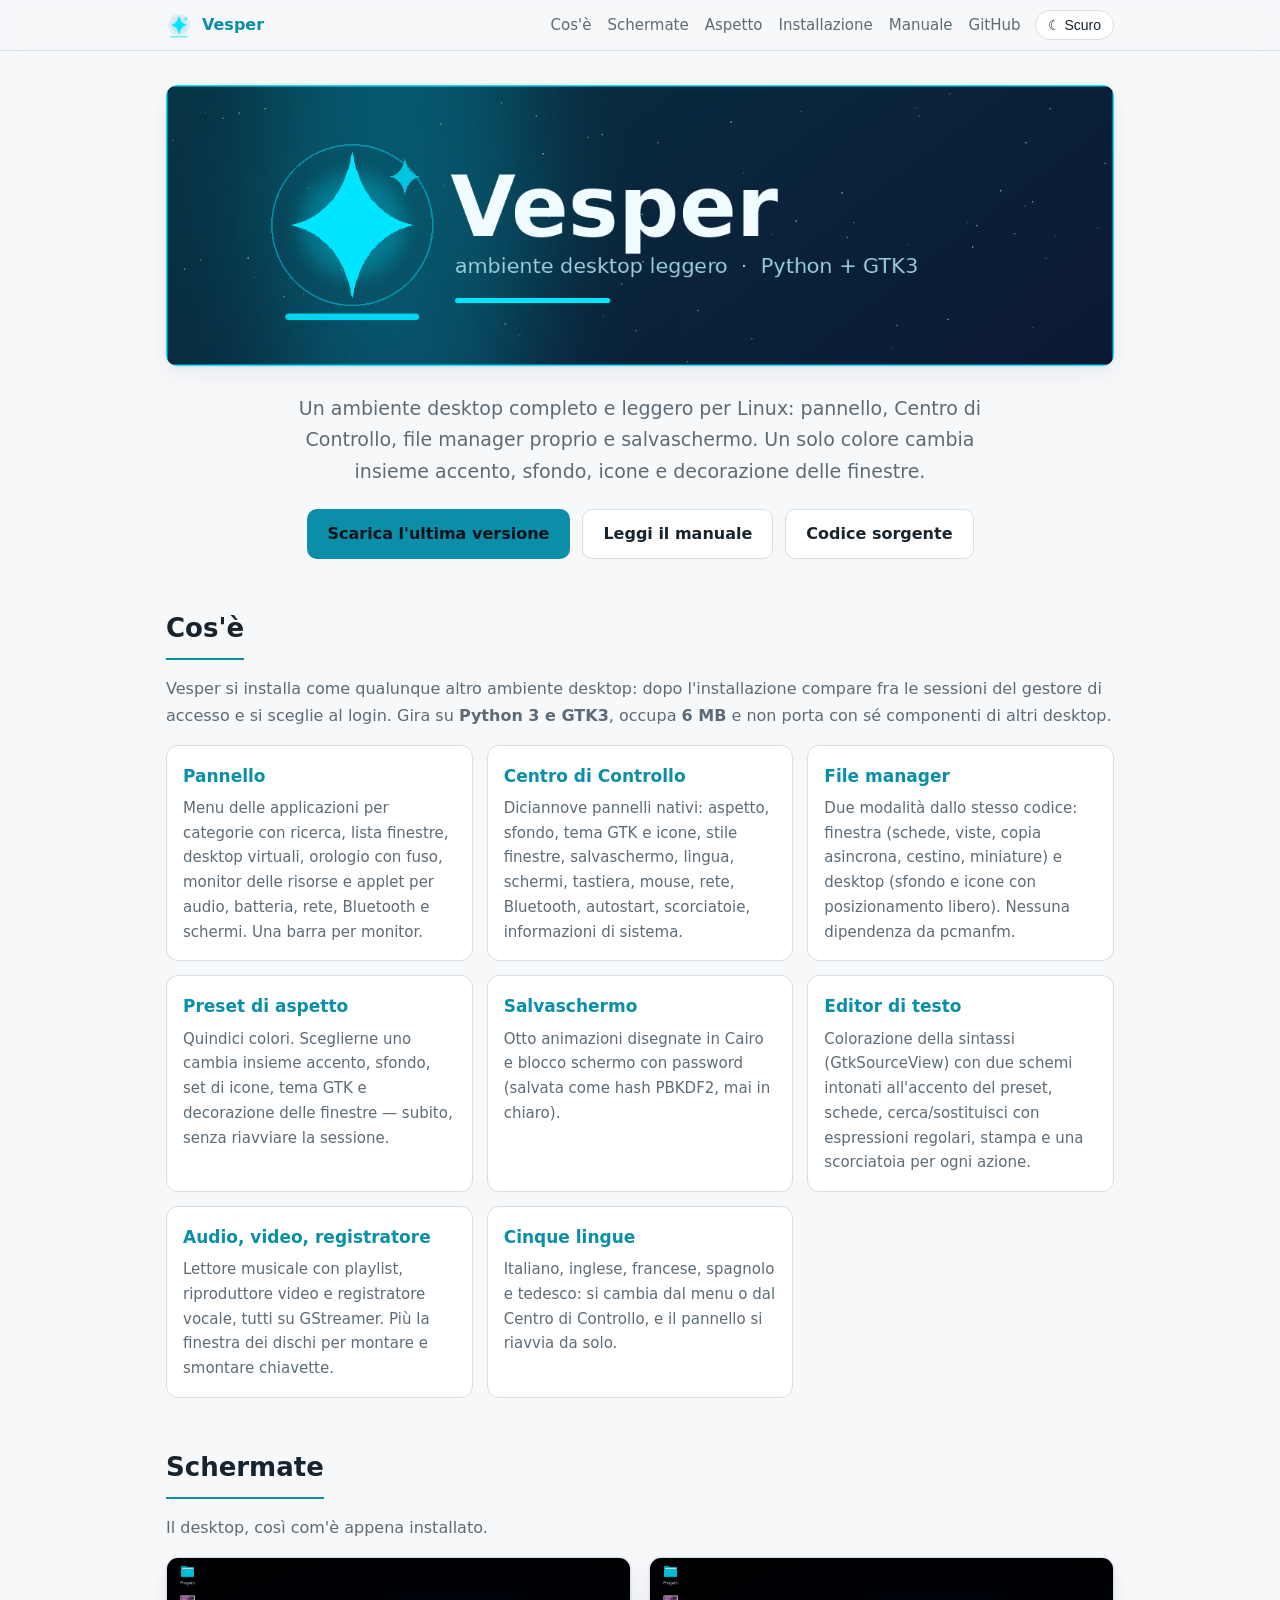
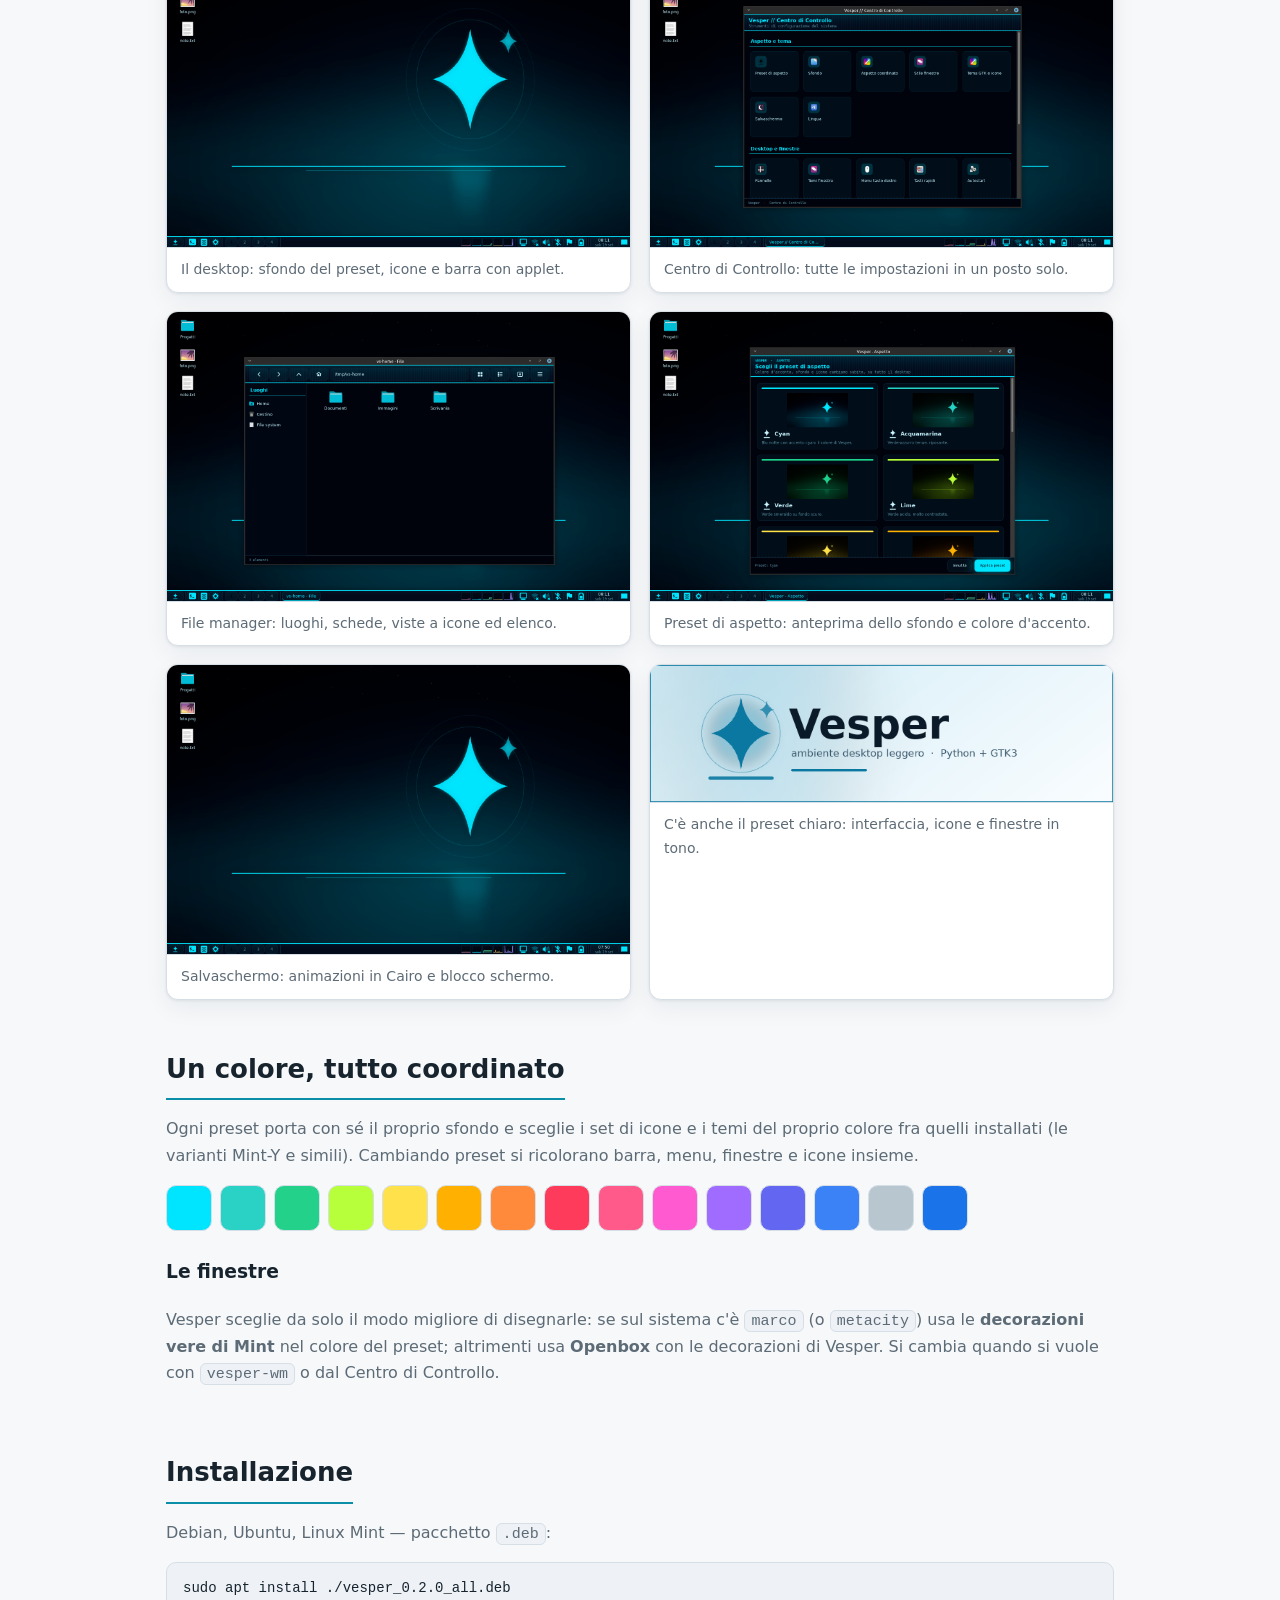
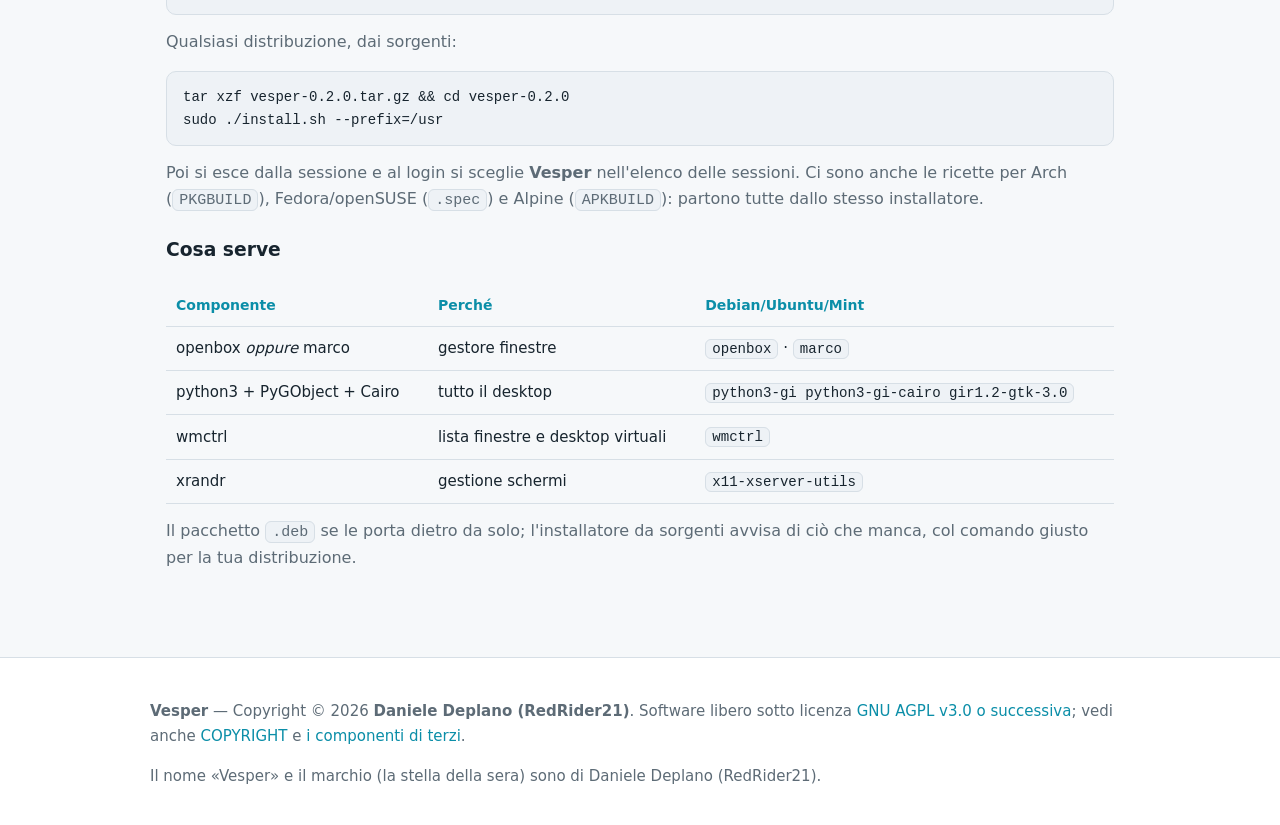
==== docs/index.html @ e66bb7b7 "Sito: gli strumenti nuovi nella pagina principale" ====
<!DOCTYPE html>
<html lang="it">
<head>
<meta charset="utf-8">
<meta name="viewport" content="width=device-width, initial-scale=1">
<title>Vesper — ambiente desktop leggero per Linux</title>
<meta name="description" content="Vesper: ambiente desktop leggero in Python e GTK3. Pannello, Centro di Controllo, file manager, salvaschermo e preset di aspetto che cambiano insieme colore, sfondo, icone e finestre.">
<link rel="icon" href="img/logo-128.png" type="image/png">
<link rel="stylesheet" href="stile.css">
<meta property="og:title" content="Vesper — ambiente desktop leggero per Linux">
<meta property="og:description" content="Pannello, Centro di Controllo, file manager proprio e preset di aspetto che cambiano tutto insieme. Python + GTK3, 6 MB installati.">
<meta property="og:image" content="img/banner.png">
<script src="sito.js" defer></script>
</head>
<body>

<header class="top">
  <div class="riga">
    <a class="marchio" href="#"><img src="img/logo-128.png" alt="">Vesper</a>
    <nav>
      <a href="#cose">Cos'è</a>
      <a href="#schermate">Schermate</a>
      <a href="#aspetto">Aspetto</a>
      <a href="#installazione">Installazione</a>
      <a href="manuale.html">Manuale</a>
      <a href="https://github.com/RedRider21/vesper">GitHub</a>
    </nav>
    <button class="tema" id="cambia-tema" type="button">☾ Scuro</button>
  </div>
</header>

<div class="copertina">
  <picture>
    <source media="(prefers-color-scheme: light)" srcset="img/banner.png">
    <img class="banner" src="img/banner.png" alt="Vesper — ambiente desktop leggero, Python + GTK3">
  </picture>
  <p class="claim">
    Un ambiente desktop completo e leggero per Linux: pannello, Centro di
    Controllo, file manager proprio e salvaschermo. Un solo colore cambia
    insieme accento, sfondo, icone e decorazione delle finestre.
  </p>
  <div class="bottoni">
    <a class="bottone" href="https://github.com/RedRider21/vesper/releases/latest">Scarica l'ultima versione</a>
    <a class="bottone secondario" href="manuale.html">Leggi il manuale</a>
    <a class="bottone secondario" href="https://github.com/RedRider21/vesper">Codice sorgente</a>
  </div>
</div>

<main>

<section id="cose">
  <h2>Cos'è</h2>
  <p class="intro">
    Vesper si installa come qualunque altro ambiente desktop: dopo
    l'installazione compare fra le sessioni del gestore di accesso e si sceglie
    al login. Gira su <strong>Python 3 e GTK3</strong>, occupa
    <strong>6 MB</strong> e non porta con sé componenti di altri desktop.
  </p>
  <div class="schede">
    <div class="scheda">
      <h3>Pannello</h3>
      <p>Menu delle applicazioni per categorie con ricerca, lista finestre,
         desktop virtuali, orologio con fuso, monitor delle risorse e applet per
         audio, batteria, rete, Bluetooth e schermi. Una barra per monitor.</p>
    </div>
    <div class="scheda">
      <h3>Centro di Controllo</h3>
      <p>Diciannove pannelli nativi: aspetto, sfondo, tema GTK e icone, stile
         finestre, salvaschermo, lingua, schermi, tastiera, mouse, rete,
         Bluetooth, autostart, scorciatoie, informazioni di sistema.</p>
    </div>
    <div class="scheda">
      <h3>File manager</h3>
      <p>Due modalità dallo stesso codice: finestra (schede, viste, copia
         asincrona, cestino, miniature) e desktop (sfondo e icone con
         posizionamento libero). Nessuna dipendenza da pcmanfm.</p>
    </div>
    <div class="scheda">
      <h3>Preset di aspetto</h3>
      <p>Quindici colori. Sceglierne uno cambia insieme accento, sfondo, set di
         icone, tema GTK e decorazione delle finestre — subito, senza riavviare
         la sessione.</p>
    </div>
    <div class="scheda">
      <h3>Salvaschermo</h3>
      <p>Otto animazioni disegnate in Cairo e blocco schermo con password
         (salvata come hash PBKDF2, mai in chiaro).</p>
    </div>
    <div class="scheda">
      <h3>Editor di testo</h3>
      <p>Colorazione della sintassi (GtkSourceView) con due schemi intonati
         all'accento del preset, schede, cerca/sostituisci con espressioni
         regolari, stampa e una scorciatoia per ogni azione.</p>
    </div>
    <div class="scheda">
      <h3>Audio, video, registratore</h3>
      <p>Lettore musicale con playlist, riproduttore video e registratore
         vocale, tutti su GStreamer. Più la finestra dei dischi per montare
         e smontare chiavette.</p>
    </div>
    <div class="scheda">
      <h3>Cinque lingue</h3>
      <p>Italiano, inglese, francese, spagnolo e tedesco: si cambia dal menu o
         dal Centro di Controllo, e il pannello si riavvia da solo.</p>
    </div>
  </div>
</section>

<section id="schermate">
  <h2>Schermate</h2>
  <p class="intro">Il desktop, così com'è appena installato.</p>
  <div class="griglia">
    <figure class="scatto">
      <img src="img/desktop.png" alt="Il desktop di Vesper con sfondo, icone e barra inferiore">
      <figcaption>Il desktop: sfondo del preset, icone e barra con applet.</figcaption>
    </figure>
    <figure class="scatto">
      <img src="img/centro-controllo.png" alt="Centro di Controllo di Vesper">
      <figcaption>Centro di Controllo: tutte le impostazioni in un posto solo.</figcaption>
    </figure>
    <figure class="scatto">
      <img src="img/file-manager.png" alt="File manager di Vesper">
      <figcaption>File manager: luoghi, schede, viste a icone ed elenco.</figcaption>
    </figure>
    <figure class="scatto">
      <img src="img/preset.png" alt="Selettore dei preset di aspetto">
      <figcaption>Preset di aspetto: anteprima dello sfondo e colore d'accento.</figcaption>
    </figure>
    <figure class="scatto">
      <img src="img/salvaschermo.png" alt="Salvaschermo di Vesper">
      <figcaption>Salvaschermo: animazioni in Cairo e blocco schermo.</figcaption>
    </figure>
    <figure class="scatto">
      <img src="img/banner-chiaro.png" alt="Vesper nella variante chiara">
      <figcaption>C'è anche il preset chiaro: interfaccia, icone e finestre in tono.</figcaption>
    </figure>
  </div>
</section>

<section id="aspetto">
  <h2>Un colore, tutto coordinato</h2>
  <p class="intro">
    Ogni preset porta con sé il proprio sfondo e sceglie i set di icone e i temi
    del proprio colore fra quelli installati (le varianti Mint-Y e simili).
    Cambiando preset si ricolorano barra, menu, finestre e icone insieme.
  </p>
  <div class="tavolozza">
    <span class="tinta" style="background:#00e5ff" title="Cyan"></span>
    <span class="tinta" style="background:#2ad1c5" title="Acquamarina"></span>
    <span class="tinta" style="background:#23d18b" title="Verde"></span>
    <span class="tinta" style="background:#b8ff3b" title="Lime"></span>
    <span class="tinta" style="background:#ffe14b" title="Giallo"></span>
    <span class="tinta" style="background:#ffb000" title="Ambra"></span>
    <span class="tinta" style="background:#ff8a3b" title="Arancio"></span>
    <span class="tinta" style="background:#ff3b5c" title="Rosso"></span>
    <span class="tinta" style="background:#ff5a8a" title="Rosa"></span>
    <span class="tinta" style="background:#ff5ad0" title="Magenta"></span>
    <span class="tinta" style="background:#a06bff" title="Viola"></span>
    <span class="tinta" style="background:#6366f1" title="Indaco"></span>
    <span class="tinta" style="background:#3b82f6" title="Blu"></span>
    <span class="tinta" style="background:#b8c6d0" title="Argento"></span>
    <span class="tinta" style="background:#1a73e8" title="Bianco (chiaro)"></span>
  </div>

  <h3 style="margin-top:26px">Le finestre</h3>
  <p class="intro">
    Vesper sceglie da solo il modo migliore di disegnarle: se sul sistema c'è
    <code>marco</code> (o <code>metacity</code>) usa le <strong>decorazioni vere
    di Mint</strong> nel colore del preset; altrimenti usa <strong>Openbox</strong>
    con le decorazioni di Vesper. Si cambia quando si vuole con
    <code>vesper-wm</code> o dal Centro di Controllo.
  </p>
</section>

<section id="installazione">
  <h2>Installazione</h2>
  <p class="intro">Debian, Ubuntu, Linux Mint — pacchetto <code>.deb</code>:</p>
<pre>sudo apt install ./vesper_0.2.0_all.deb</pre>
  <p class="intro">Qualsiasi distribuzione, dai sorgenti:</p>
<pre>tar xzf vesper-0.2.0.tar.gz &amp;&amp; cd vesper-0.2.0
sudo ./install.sh --prefix=/usr</pre>
  <p class="intro">
    Poi si esce dalla sessione e al login si sceglie <strong>Vesper</strong>
    nell'elenco delle sessioni. Ci sono anche le ricette per Arch
    (<code>PKGBUILD</code>), Fedora/openSUSE (<code>.spec</code>) e Alpine
    (<code>APKBUILD</code>): partono tutte dallo stesso installatore.
  </p>

  <h3 style="margin-top:22px">Cosa serve</h3>
  <table>
    <tr><th>Componente</th><th>Perché</th><th>Debian/Ubuntu/Mint</th></tr>
    <tr><td>openbox <em>oppure</em> marco</td><td>gestore finestre</td><td><code>openbox</code> · <code>marco</code></td></tr>
    <tr><td>python3 + PyGObject + Cairo</td><td>tutto il desktop</td><td><code>python3-gi python3-gi-cairo gir1.2-gtk-3.0</code></td></tr>
    <tr><td>wmctrl</td><td>lista finestre e desktop virtuali</td><td><code>wmctrl</code></td></tr>
    <tr><td>xrandr</td><td>gestione schermi</td><td><code>x11-xserver-utils</code></td></tr>
  </table>
  <p class="intro">
    Il pacchetto <code>.deb</code> se le porta dietro da solo; l'installatore da
    sorgenti avvisa di ciò che manca, col comando giusto per la tua
    distribuzione.
  </p>
</section>

</main>

<footer class="fondo">
  <div class="riga">
    <p><strong>Vesper</strong> — Copyright © 2026 <strong>Daniele Deplano (RedRider21)</strong>.
       Software libero sotto licenza
       <a href="https://github.com/RedRider21/vesper/blob/master/LICENSE">GNU AGPL v3.0 o successiva</a>;
       vedi anche <a href="https://github.com/RedRider21/vesper/blob/master/COPYRIGHT">COPYRIGHT</a>
       e <a href="https://github.com/RedRider21/vesper/blob/master/THIRD-PARTY.md">i componenti di terzi</a>.</p>
    <p>Il nome «Vesper» e il marchio (la stella della sera) sono di Daniele Deplano (RedRider21).</p>
  </div>
</footer>

<button id="torna-su" type="button" title="Torna all'inizio" aria-label="Torna all'inizio">↑</button>

</body>
</html>
---- docs/stile.css ----
/* Vesper - foglio di stile del sito. Nessuna dipendenza esterna.
   Due temi: chiaro e scuro. Di serie segue le preferenze del sistema; il
   pulsante in alto a destra forza una delle due e la ricorda. */

:root {
  --accent: #0b8ea8;
  --accent-forte: #00e5ff;
  --fondo: #f6f8fa;
  --fondo-2: #ffffff;
  --fondo-3: #eef2f6;
  --testo: #17242e;
  --testo-tenue: #5d6b76;
  --bordo: #d7dfe6;
  --ombra: 0 1px 3px rgba(20,35,50,.08), 0 8px 24px rgba(20,35,50,.06);
  --raggio: 12px;
  --larghezza: 980px;
}

html[data-tema="scuro"] {
  --accent: #00e5ff;
  --accent-forte: #7df3ff;
  --fondo: #050a14;
  --fondo-2: #0a1422;
  --fondo-3: #0a1a26;
  --testo: #c8f5ff;
  --testo-tenue: #7fa3b3;
  --bordo: #17293a;
  --ombra: 0 1px 3px rgba(0,0,0,.5), 0 10px 30px rgba(0,0,0,.45);
}

@media (prefers-color-scheme: dark) {
  html:not([data-tema="chiaro"]) {
    --accent: #00e5ff;
    --accent-forte: #7df3ff;
    --fondo: #050a14;
    --fondo-2: #0a1422;
    --fondo-3: #0a1a26;
    --testo: #c8f5ff;
    --testo-tenue: #7fa3b3;
    --bordo: #17293a;
    --ombra: 0 1px 3px rgba(0,0,0,.5), 0 10px 30px rgba(0,0,0,.45);
  }
}

* { box-sizing: border-box; }

body {
  margin: 0;
  background: var(--fondo);
  color: var(--testo);
  font: 16px/1.65 system-ui, -apple-system, "Segoe UI", Cantarell, sans-serif;
  -webkit-font-smoothing: antialiased;
}

a { color: var(--accent); text-decoration: none; }
a:hover { text-decoration: underline; }

/* ---- intestazione fissa ---- */
header.top {
  position: sticky; top: 0; z-index: 50;
  background: color-mix(in srgb, var(--fondo) 88%, transparent);
  backdrop-filter: blur(10px);
  border-bottom: 1px solid var(--bordo);
}
.top .riga {
  max-width: var(--larghezza); margin: 0 auto; padding: 10px 16px;
  display: flex; align-items: center; gap: 14px;
}
.top .marchio { display: flex; align-items: center; gap: 10px; font-weight: 700; }
.top .marchio img { width: 26px; height: 26px; }
.top nav { margin-left: auto; display: flex; gap: 16px; flex-wrap: wrap; }
.top nav a { color: var(--testo-tenue); font-size: 15px; }
.top nav a:hover { color: var(--accent); text-decoration: none; }

button.tema {
  border: 1px solid var(--bordo); background: var(--fondo-2); color: var(--testo);
  border-radius: 999px; padding: 6px 12px; cursor: pointer; font-size: 14px;
  display: inline-flex; align-items: center; gap: 6px;
}
button.tema:hover { border-color: var(--accent); color: var(--accent); }

/* ---- copertina ---- */
.copertina {
  max-width: var(--larghezza); margin: 0 auto; padding: 34px 16px 10px;
  text-align: center;
}
.copertina img.banner {
  width: 100%; border-radius: var(--raggio); box-shadow: var(--ombra);
}
.copertina p.claim {
  font-size: 19px; color: var(--testo-tenue); margin: 18px auto 22px;
  max-width: 720px;
}
.bottoni { display: flex; gap: 12px; justify-content: center; flex-wrap: wrap; }
.bottone {
  display: inline-block; padding: 11px 20px; border-radius: 10px;
  background: var(--accent); color: #04121a; font-weight: 650;
  border: 1px solid transparent;
}
/* NB: niente regole tipo `html[data-tema="scuro"] .bottone`: sarebbero più
   specifiche di `.bottone.secondario` e imporrebbero il testo scuro anche ai
   bottoni secondari, che hanno fondo scuro (testo invisibile). */
.bottone:hover { text-decoration: none; filter: brightness(1.08); }
.bottone.secondario {
  background: var(--fondo-2); color: var(--testo); border-color: var(--bordo);
}
.bottone.secondario:hover { border-color: var(--accent); color: var(--accent); }

/* ---- sezioni ---- */
main { max-width: var(--larghezza); margin: 0 auto; padding: 0 16px 60px; }
section { padding: 38px 0 10px; }
section > h2 {
  font-size: 26px; margin: 0 0 6px;
  padding-bottom: 8px; border-bottom: 2px solid var(--accent);
  display: inline-block;
}
section > p.intro { color: var(--testo-tenue); margin-top: 10px; }

.griglia { display: grid; gap: 18px; grid-template-columns: repeat(2, 1fr); }
@media (max-width: 760px) { .griglia { grid-template-columns: 1fr; } }

figure.scatto {
  margin: 0; background: var(--fondo-2); border: 1px solid var(--bordo);
  border-radius: var(--raggio); overflow: hidden; box-shadow: var(--ombra);
}
figure.scatto img { width: 100%; display: block; }
figure.scatto figcaption {
  padding: 10px 14px; font-size: 14px; color: var(--testo-tenue);
  border-top: 1px solid var(--bordo);
}

.schede { display: grid; gap: 14px; grid-template-columns: repeat(3, 1fr); }
@media (max-width: 860px) { .schede { grid-template-columns: repeat(2, 1fr); } }
@media (max-width: 560px) { .schede { grid-template-columns: 1fr; } }
.scheda {
  background: var(--fondo-2); border: 1px solid var(--bordo);
  border-radius: var(--raggio); padding: 16px;
}
.scheda h3 { margin: 0 0 6px; font-size: 17px; color: var(--accent); }
.scheda p { margin: 0; font-size: 15px; color: var(--testo-tenue); }

pre {
  background: var(--fondo-3); border: 1px solid var(--bordo);
  border-radius: 10px; padding: 14px 16px; overflow-x: auto;
  font: 14px/1.6 ui-monospace, "JetBrains Mono", Menlo, Consolas, monospace;
  color: var(--testo);
}
code { font-family: ui-monospace, Menlo, Consolas, monospace; font-size: .94em; }
p code, li code, td code {
  background: var(--fondo-3); border: 1px solid var(--bordo);
  border-radius: 6px; padding: 1px 6px;
}

table { width: 100%; border-collapse: collapse; margin: 14px 0; font-size: 15px; }
th, td { text-align: left; padding: 9px 10px; border-bottom: 1px solid var(--bordo); }
th { color: var(--accent); font-size: 14px; }

.tavolozza { display: flex; flex-wrap: wrap; gap: 8px; margin-top: 12px; }
.tinta {
  width: 46px; height: 46px; border-radius: 10px; border: 1px solid var(--bordo);
}

footer.fondo {
  border-top: 1px solid var(--bordo); background: var(--fondo-2);
  padding: 26px 16px; color: var(--testo-tenue); font-size: 15px;
}
footer.fondo .riga { max-width: var(--larghezza); margin: 0 auto; }

/* ---- torna su ---- */
#torna-su {
  position: fixed; right: 20px; bottom: 20px; z-index: 60;
  width: 46px; height: 46px; border-radius: 50%;
  border: 1px solid var(--bordo); background: var(--fondo-2); color: var(--accent);
  box-shadow: var(--ombra); cursor: pointer; font-size: 20px; line-height: 1;
  opacity: 0; pointer-events: none; transition: opacity .18s ease, transform .18s ease;
}
#torna-su.visibile { opacity: 1; pointer-events: auto; }
#torna-su:hover { transform: translateY(-2px); border-color: var(--accent); }

@media (prefers-reduced-motion: reduce) {
  #torna-su { transition: none; }
  html { scroll-behavior: auto; }
}
html { scroll-behavior: smooth; }
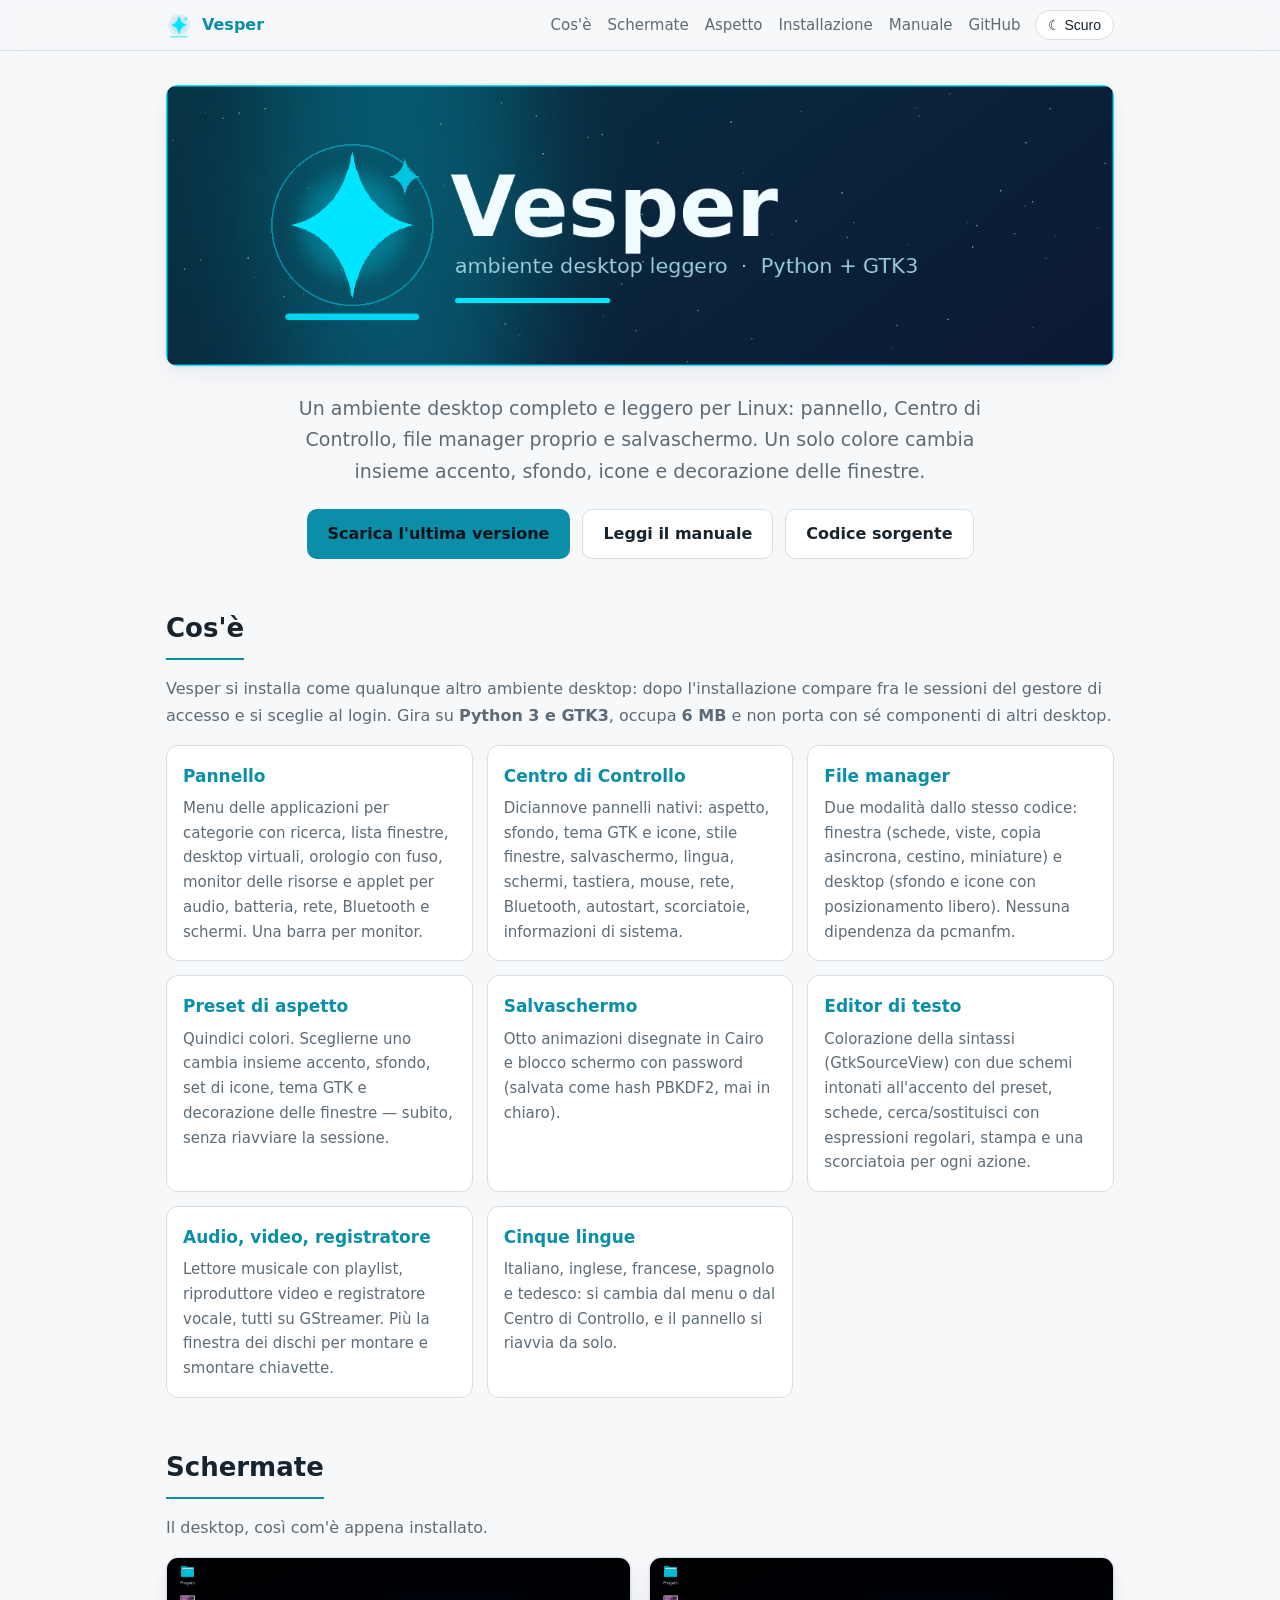
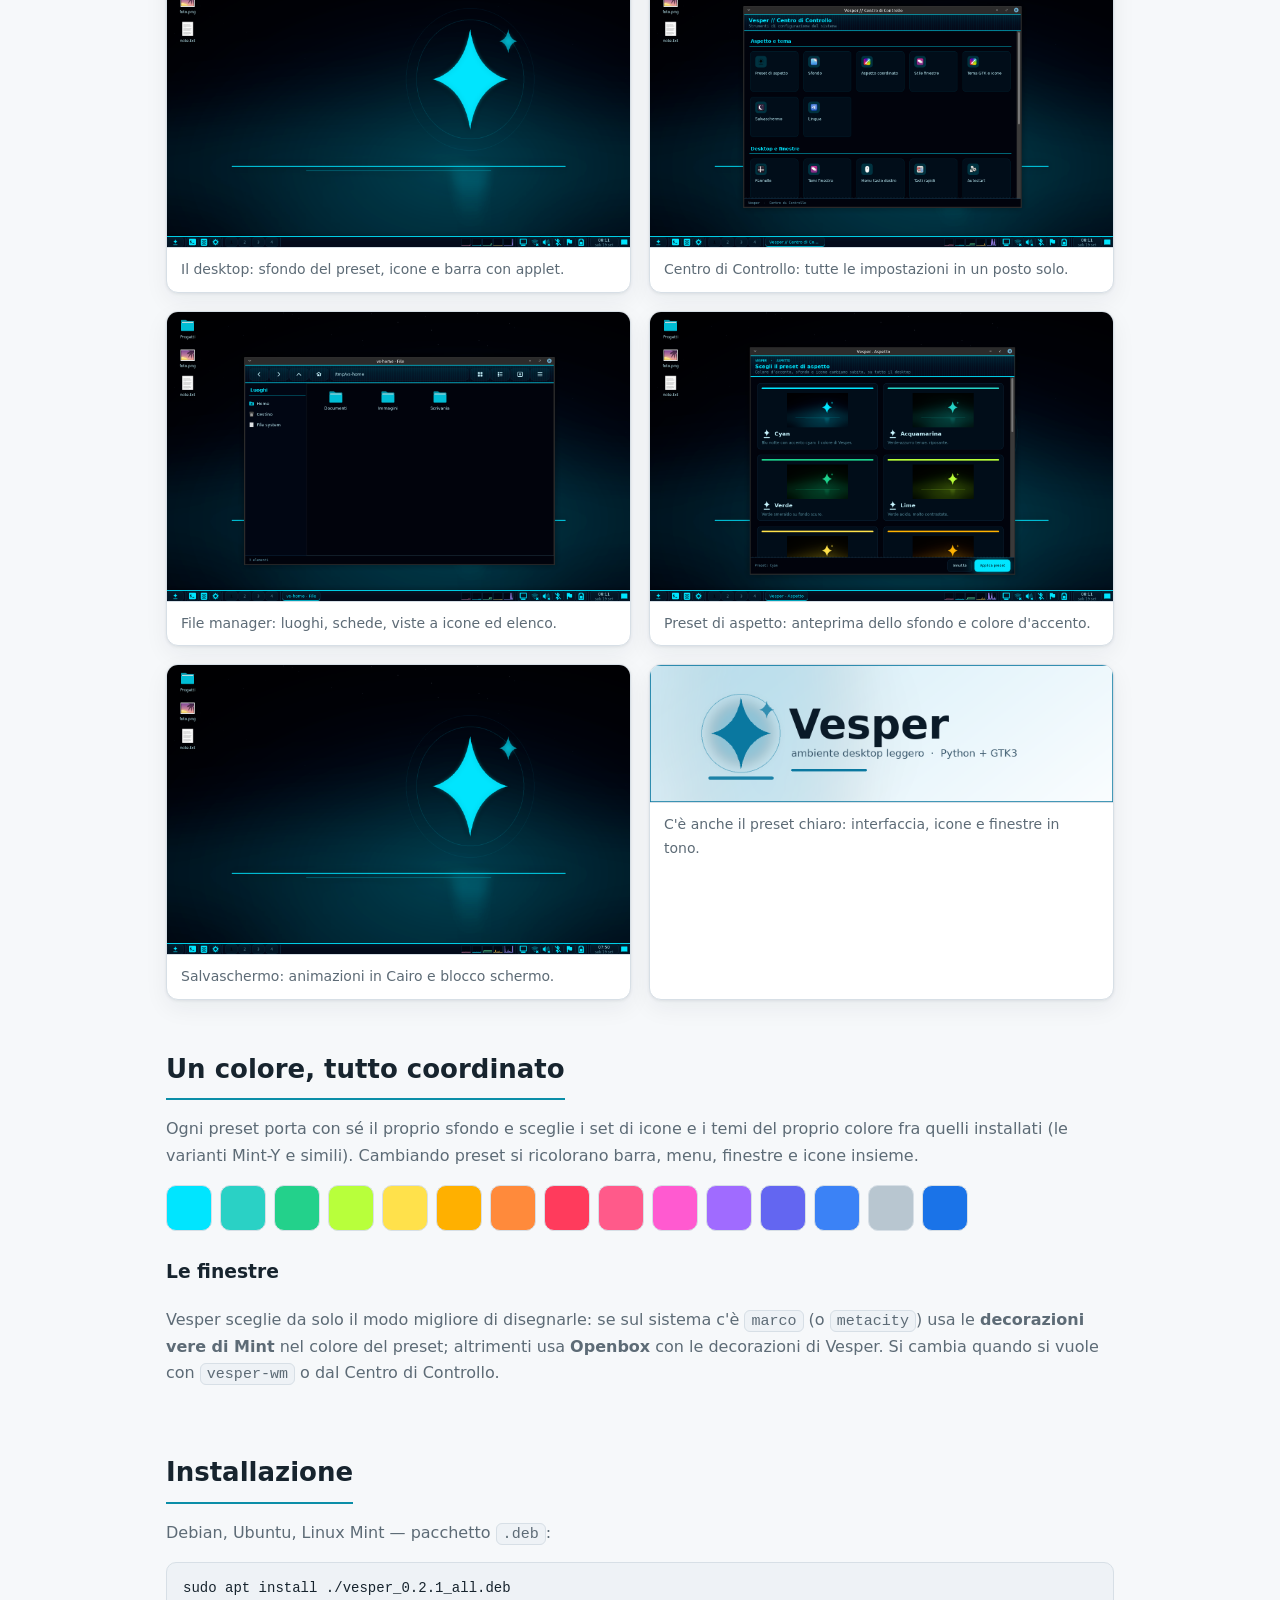
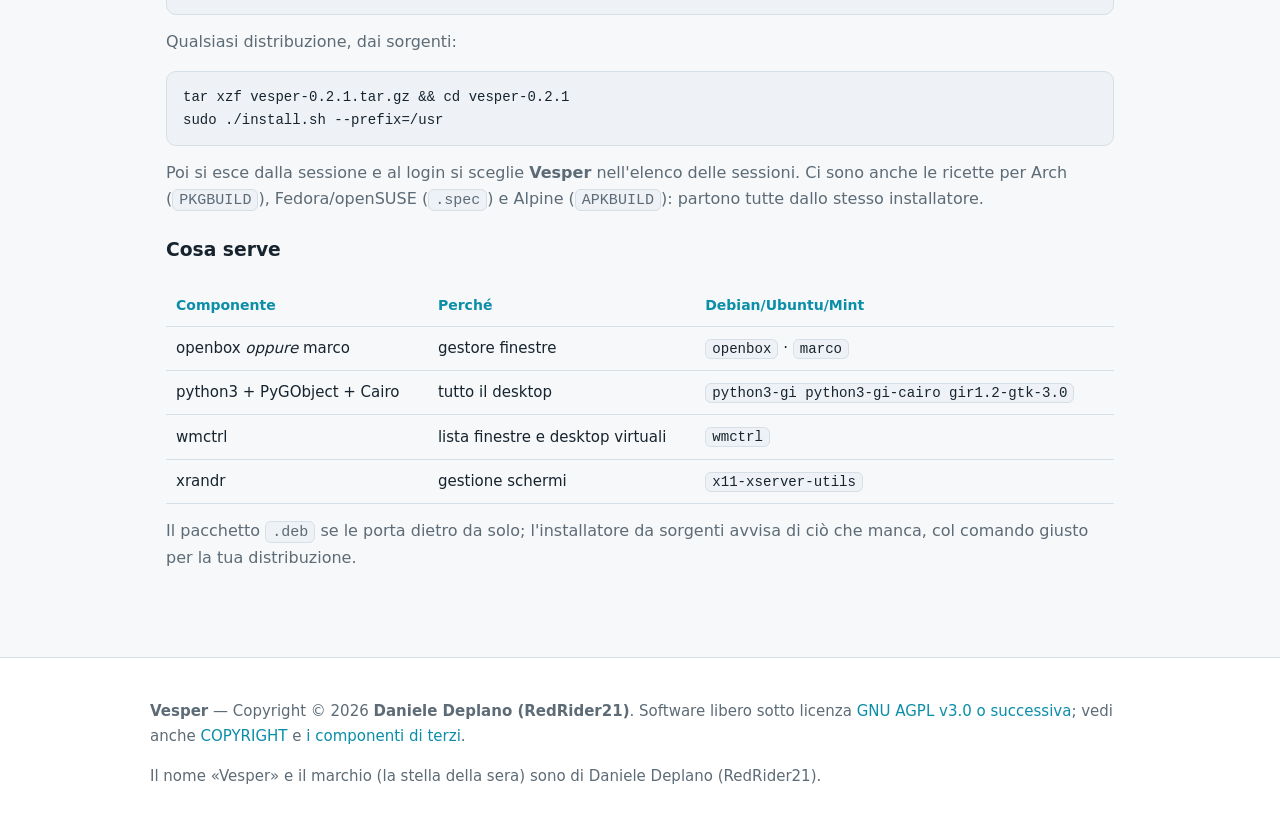
==== commit 431b777e: "Versione 0.2.1: avvio caldo documentato nel manuale e nel README" ====
--- a/docs/index.html
+++ b/docs/index.html
@@ -175,9 +175,9 @@
 <section id="installazione">
   <h2>Installazione</h2>
   <p class="intro">Debian, Ubuntu, Linux Mint — pacchetto <code>.deb</code>:</p>
-<pre>sudo apt install ./vesper_0.2.0_all.deb</pre>
+<pre>sudo apt install ./vesper_0.2.1_all.deb</pre>
   <p class="intro">Qualsiasi distribuzione, dai sorgenti:</p>
-<pre>tar xzf vesper-0.2.0.tar.gz &amp;&amp; cd vesper-0.2.0
+<pre>tar xzf vesper-0.2.1.tar.gz &amp;&amp; cd vesper-0.2.1
 sudo ./install.sh --prefix=/usr</pre>
   <p class="intro">
     Poi si esce dalla sessione e al login si sceglie <strong>Vesper</strong>
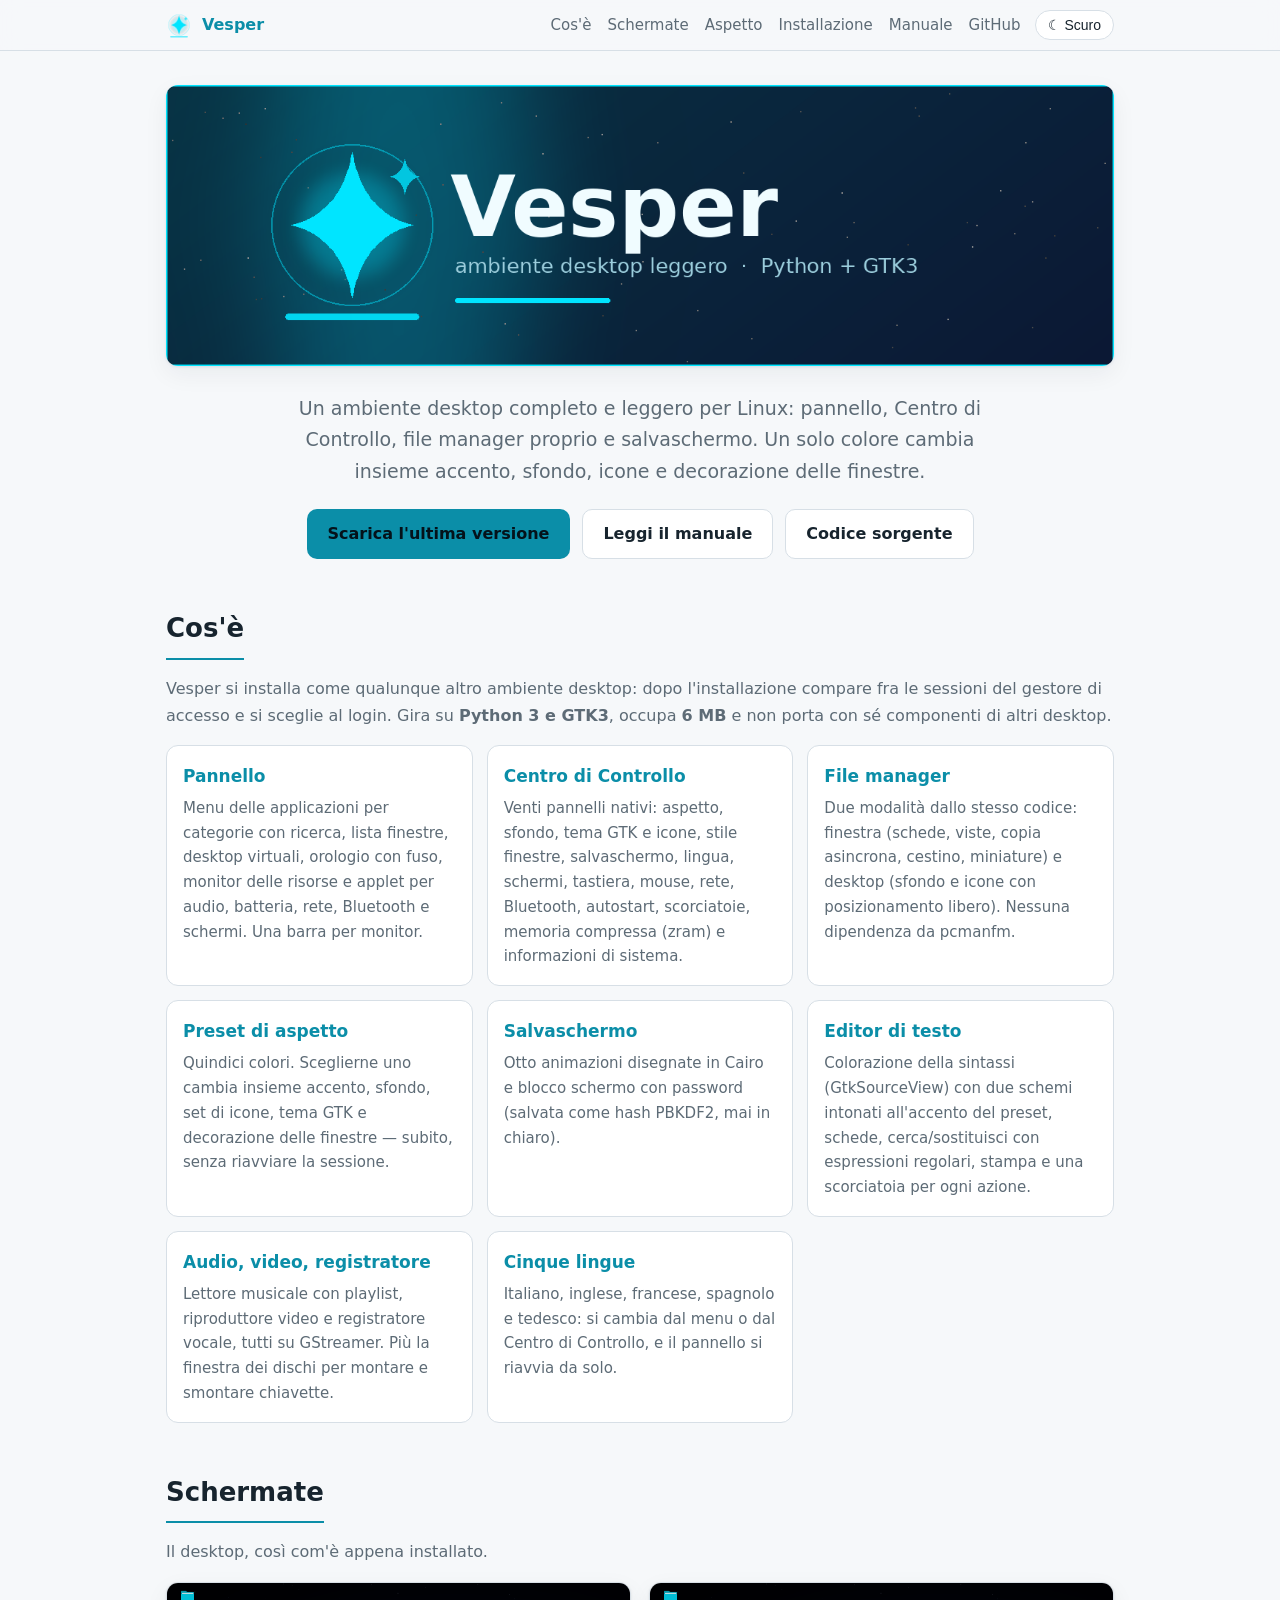
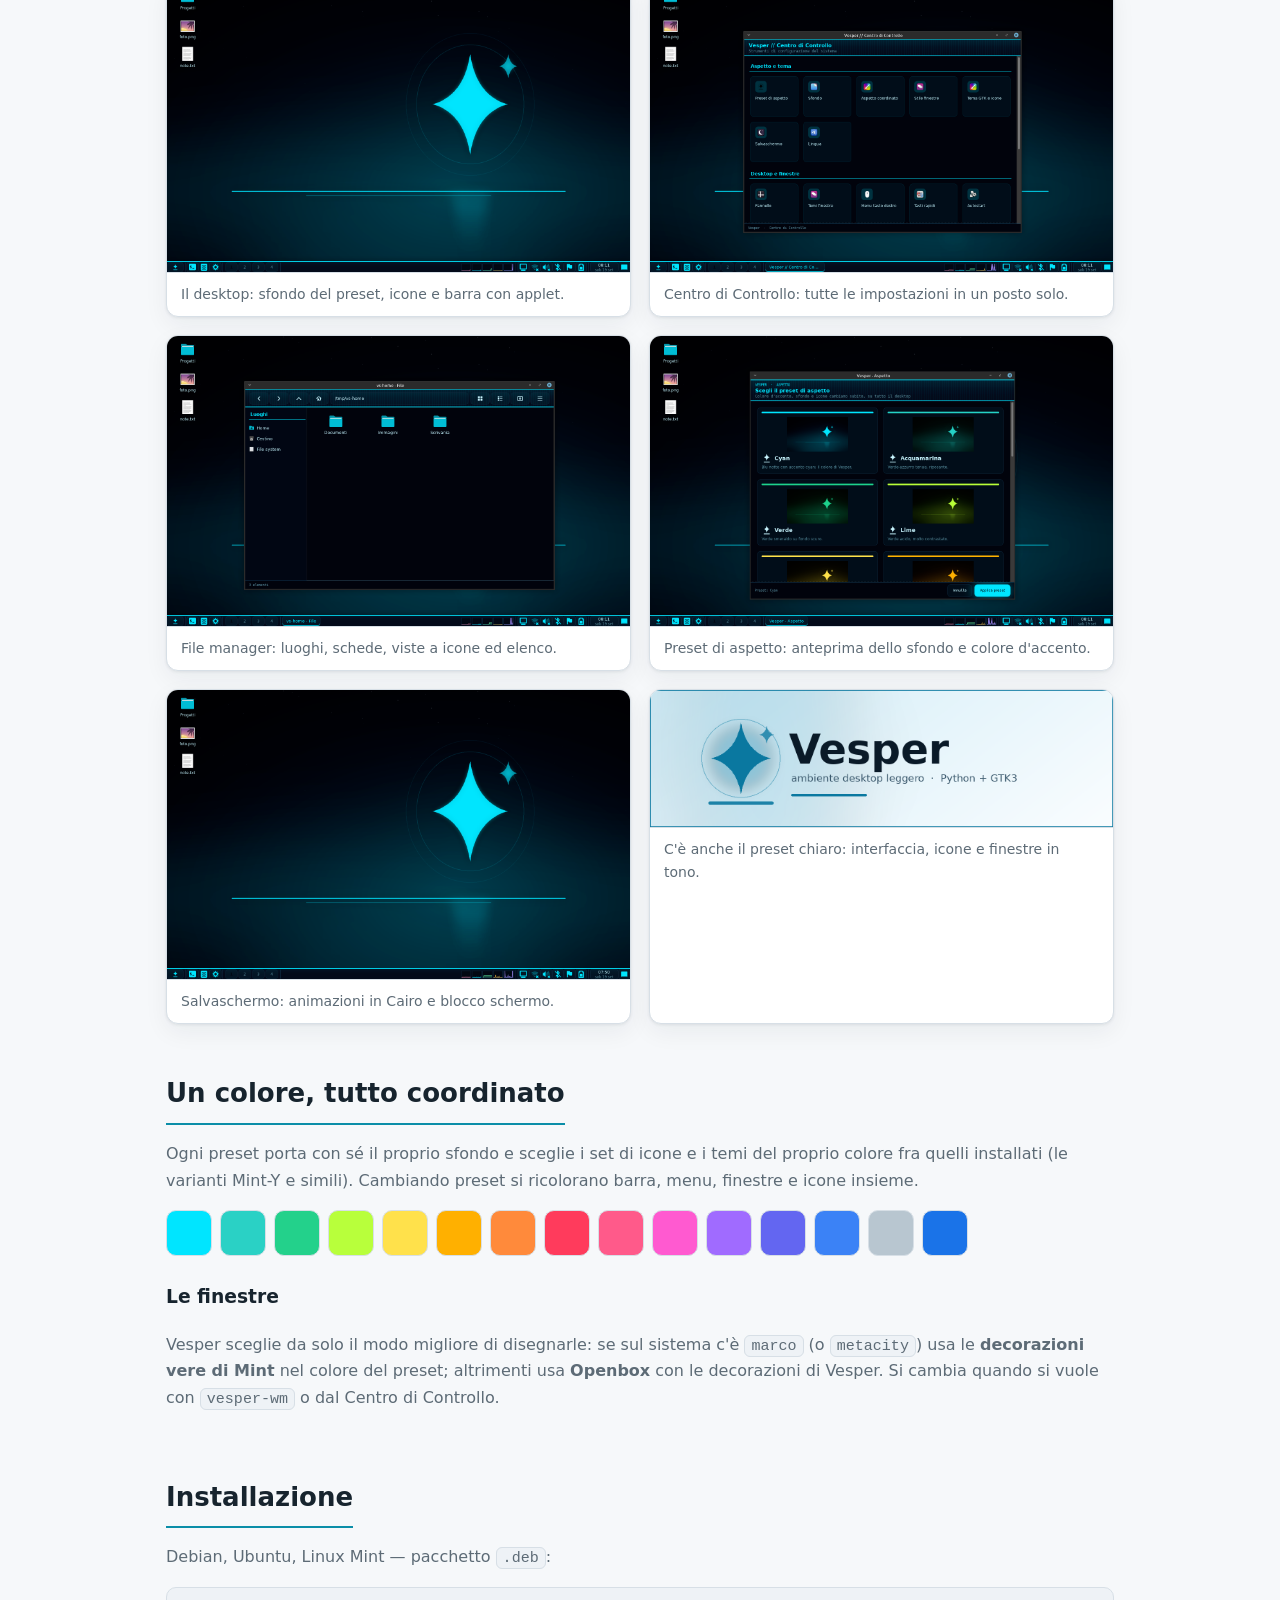
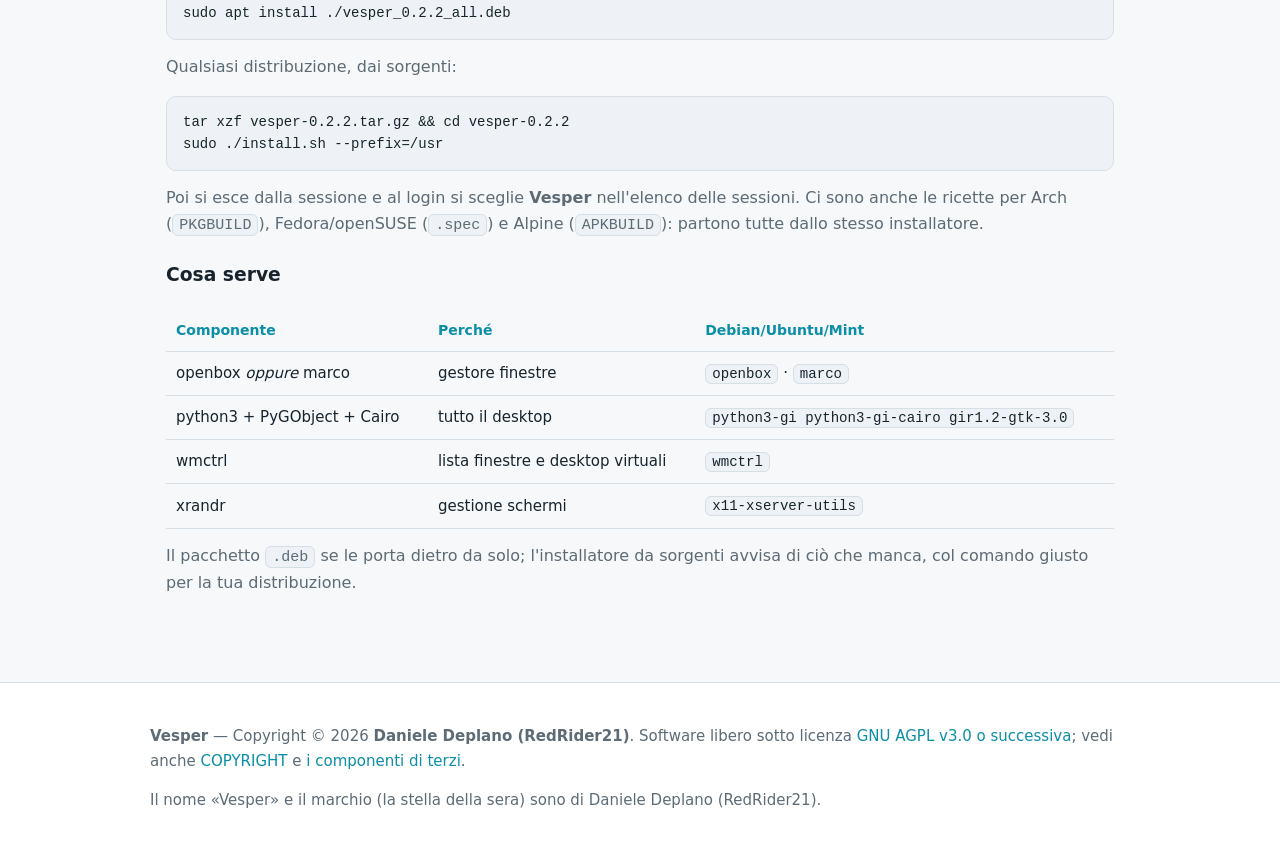
==== commit 4bd24357: "Memoria compressa (zram): vista nel Centro di Controllo e comando vesper-zram legge lo stato da /sys" ====
--- a/docs/index.html
+++ b/docs/index.html
@@ -65,9 +65,10 @@
     </div>
     <div class="scheda">
       <h3>Centro di Controllo</h3>
-      <p>Diciannove pannelli nativi: aspetto, sfondo, tema GTK e icone, stile
+      <p>Venti pannelli nativi: aspetto, sfondo, tema GTK e icone, stile
          finestre, salvaschermo, lingua, schermi, tastiera, mouse, rete,
-         Bluetooth, autostart, scorciatoie, informazioni di sistema.</p>
+         Bluetooth, autostart, scorciatoie, memoria compressa (zram) e
+         informazioni di sistema.</p>
     </div>
     <div class="scheda">
       <h3>File manager</h3>
@@ -175,9 +176,9 @@
 <section id="installazione">
   <h2>Installazione</h2>
   <p class="intro">Debian, Ubuntu, Linux Mint — pacchetto <code>.deb</code>:</p>
-<pre>sudo apt install ./vesper_0.2.1_all.deb</pre>
+<pre>sudo apt install ./vesper_0.2.2_all.deb</pre>
   <p class="intro">Qualsiasi distribuzione, dai sorgenti:</p>
-<pre>tar xzf vesper-0.2.1.tar.gz &amp;&amp; cd vesper-0.2.1
+<pre>tar xzf vesper-0.2.2.tar.gz &amp;&amp; cd vesper-0.2.2
 sudo ./install.sh --prefix=/usr</pre>
   <p class="intro">
     Poi si esce dalla sessione e al login si sceglie <strong>Vesper</strong>
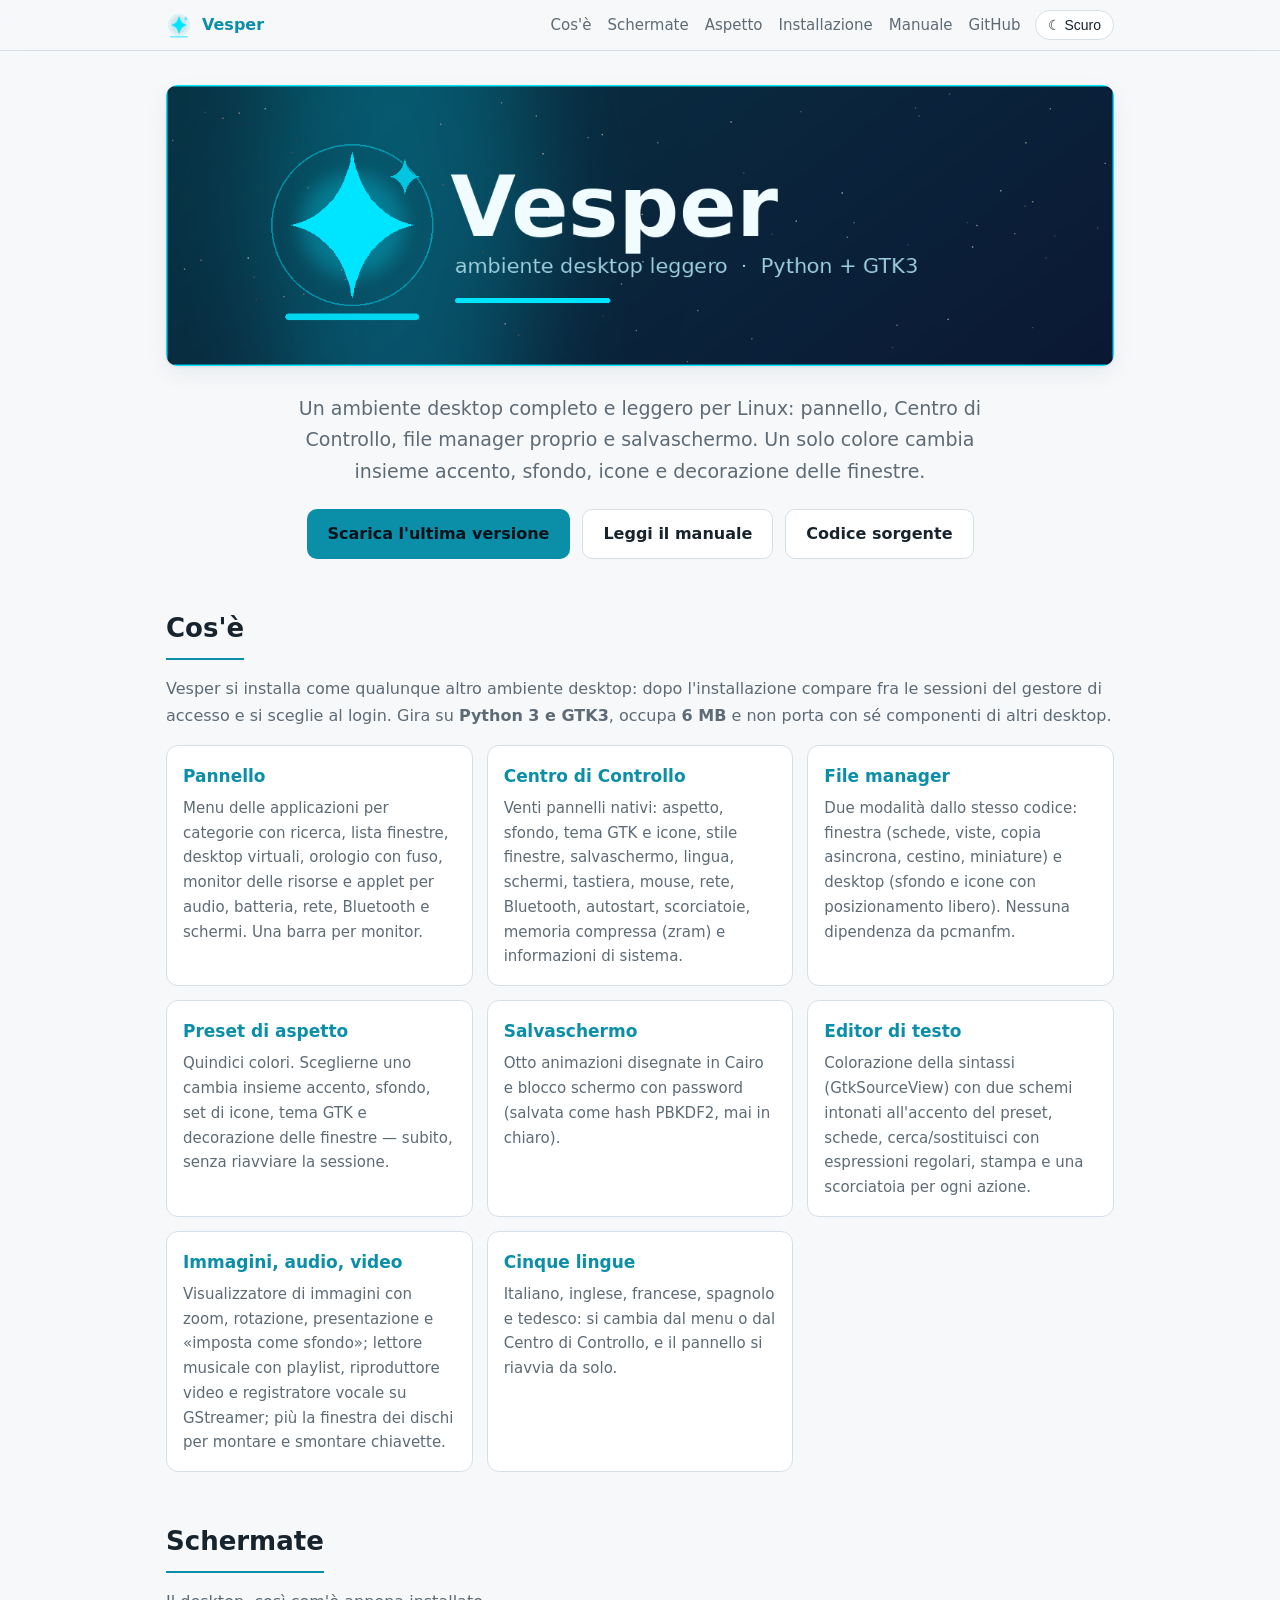
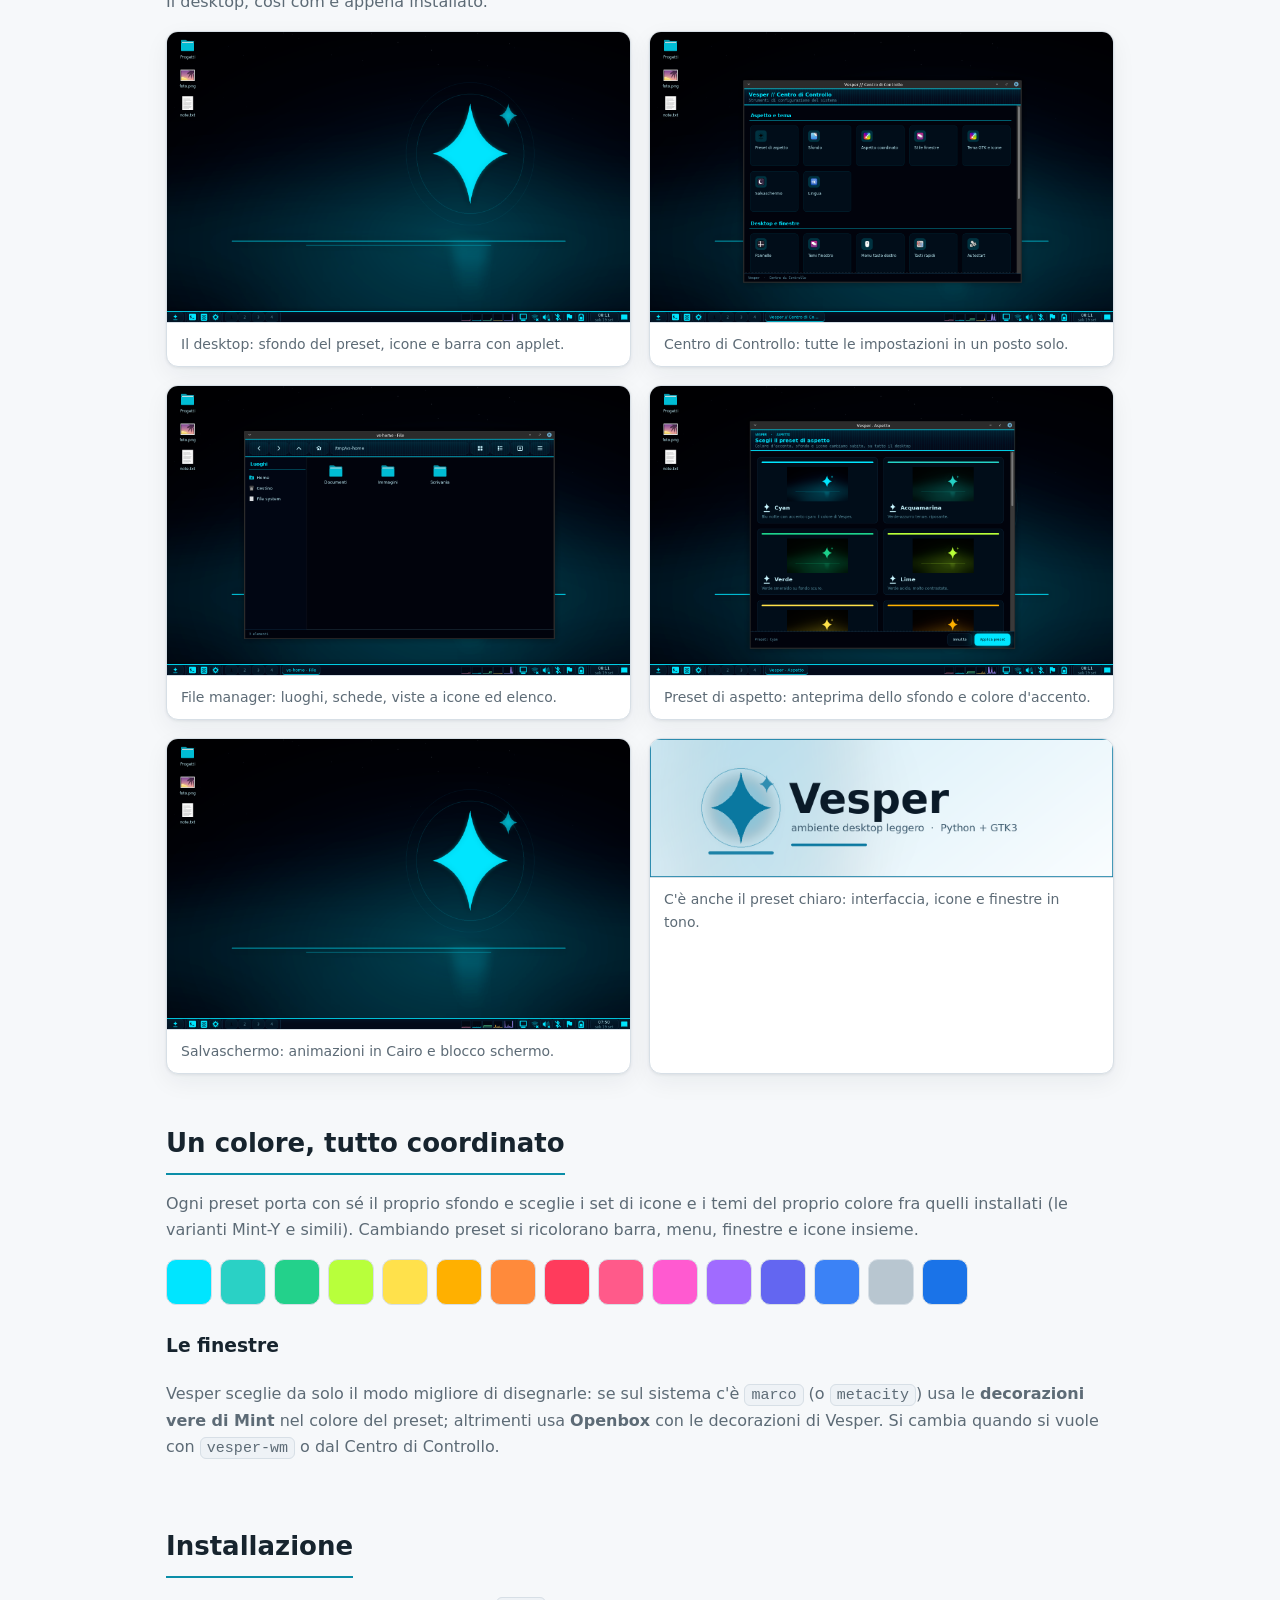
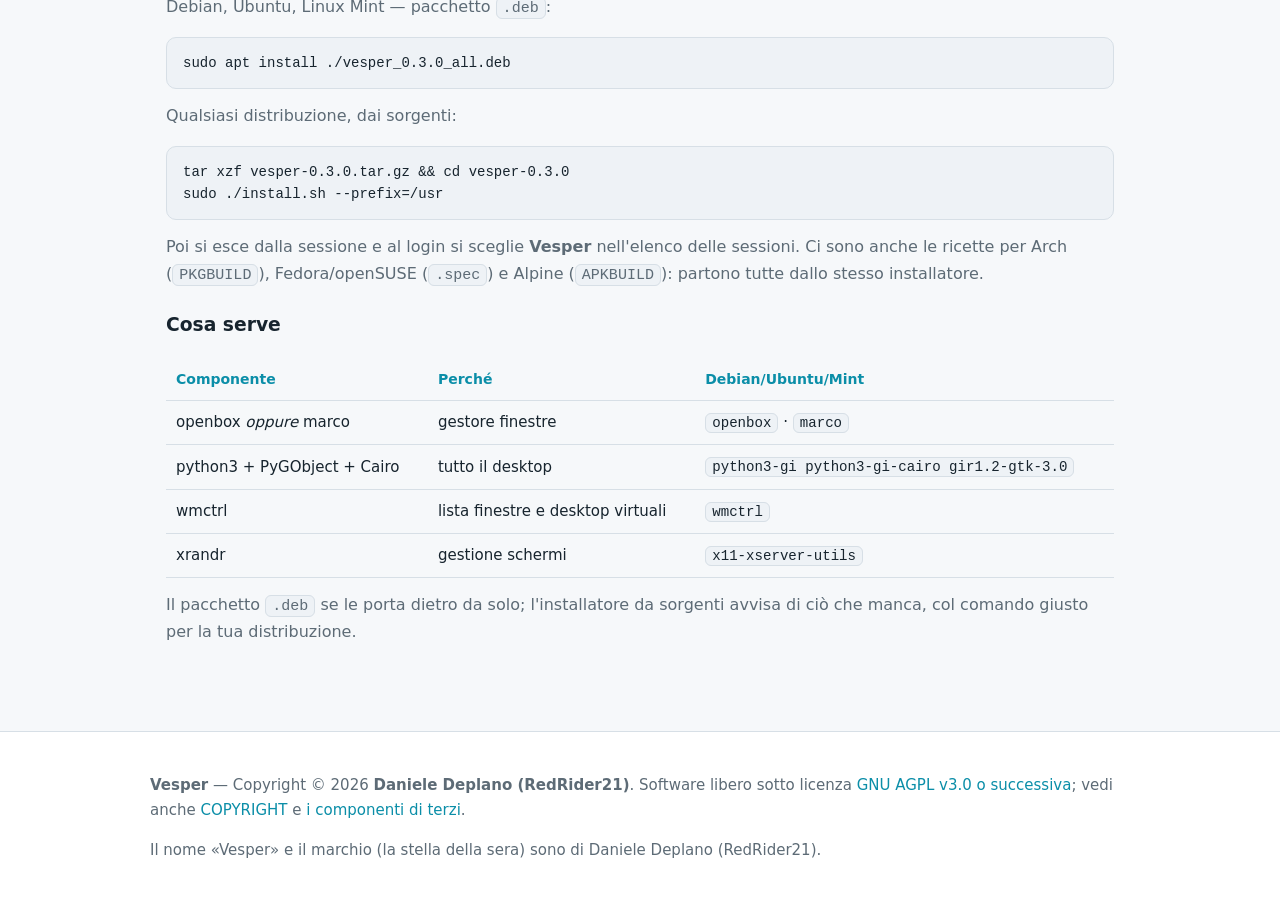
==== commit 0a64c749: "Visualizzatore di immagini: vesper-viewer Era l'ultimo buco rispetto alle suite degli altri desktop." ====
--- a/docs/index.html
+++ b/docs/index.html
@@ -94,10 +94,11 @@
          regolari, stampa e una scorciatoia per ogni azione.</p>
     </div>
     <div class="scheda">
-      <h3>Audio, video, registratore</h3>
-      <p>Lettore musicale con playlist, riproduttore video e registratore
-         vocale, tutti su GStreamer. Più la finestra dei dischi per montare
-         e smontare chiavette.</p>
+      <h3>Immagini, audio, video</h3>
+      <p>Visualizzatore di immagini con zoom, rotazione, presentazione e
+         «imposta come sfondo»; lettore musicale con playlist, riproduttore
+         video e registratore vocale su GStreamer; più la finestra dei dischi
+         per montare e smontare chiavette.</p>
     </div>
     <div class="scheda">
       <h3>Cinque lingue</h3>
@@ -176,9 +177,9 @@
 <section id="installazione">
   <h2>Installazione</h2>
   <p class="intro">Debian, Ubuntu, Linux Mint — pacchetto <code>.deb</code>:</p>
-<pre>sudo apt install ./vesper_0.2.2_all.deb</pre>
+<pre>sudo apt install ./vesper_0.3.0_all.deb</pre>
   <p class="intro">Qualsiasi distribuzione, dai sorgenti:</p>
-<pre>tar xzf vesper-0.2.2.tar.gz &amp;&amp; cd vesper-0.2.2
+<pre>tar xzf vesper-0.3.0.tar.gz &amp;&amp; cd vesper-0.3.0
 sudo ./install.sh --prefix=/usr</pre>
   <p class="intro">
     Poi si esce dalla sessione e al login si sceglie <strong>Vesper</strong>
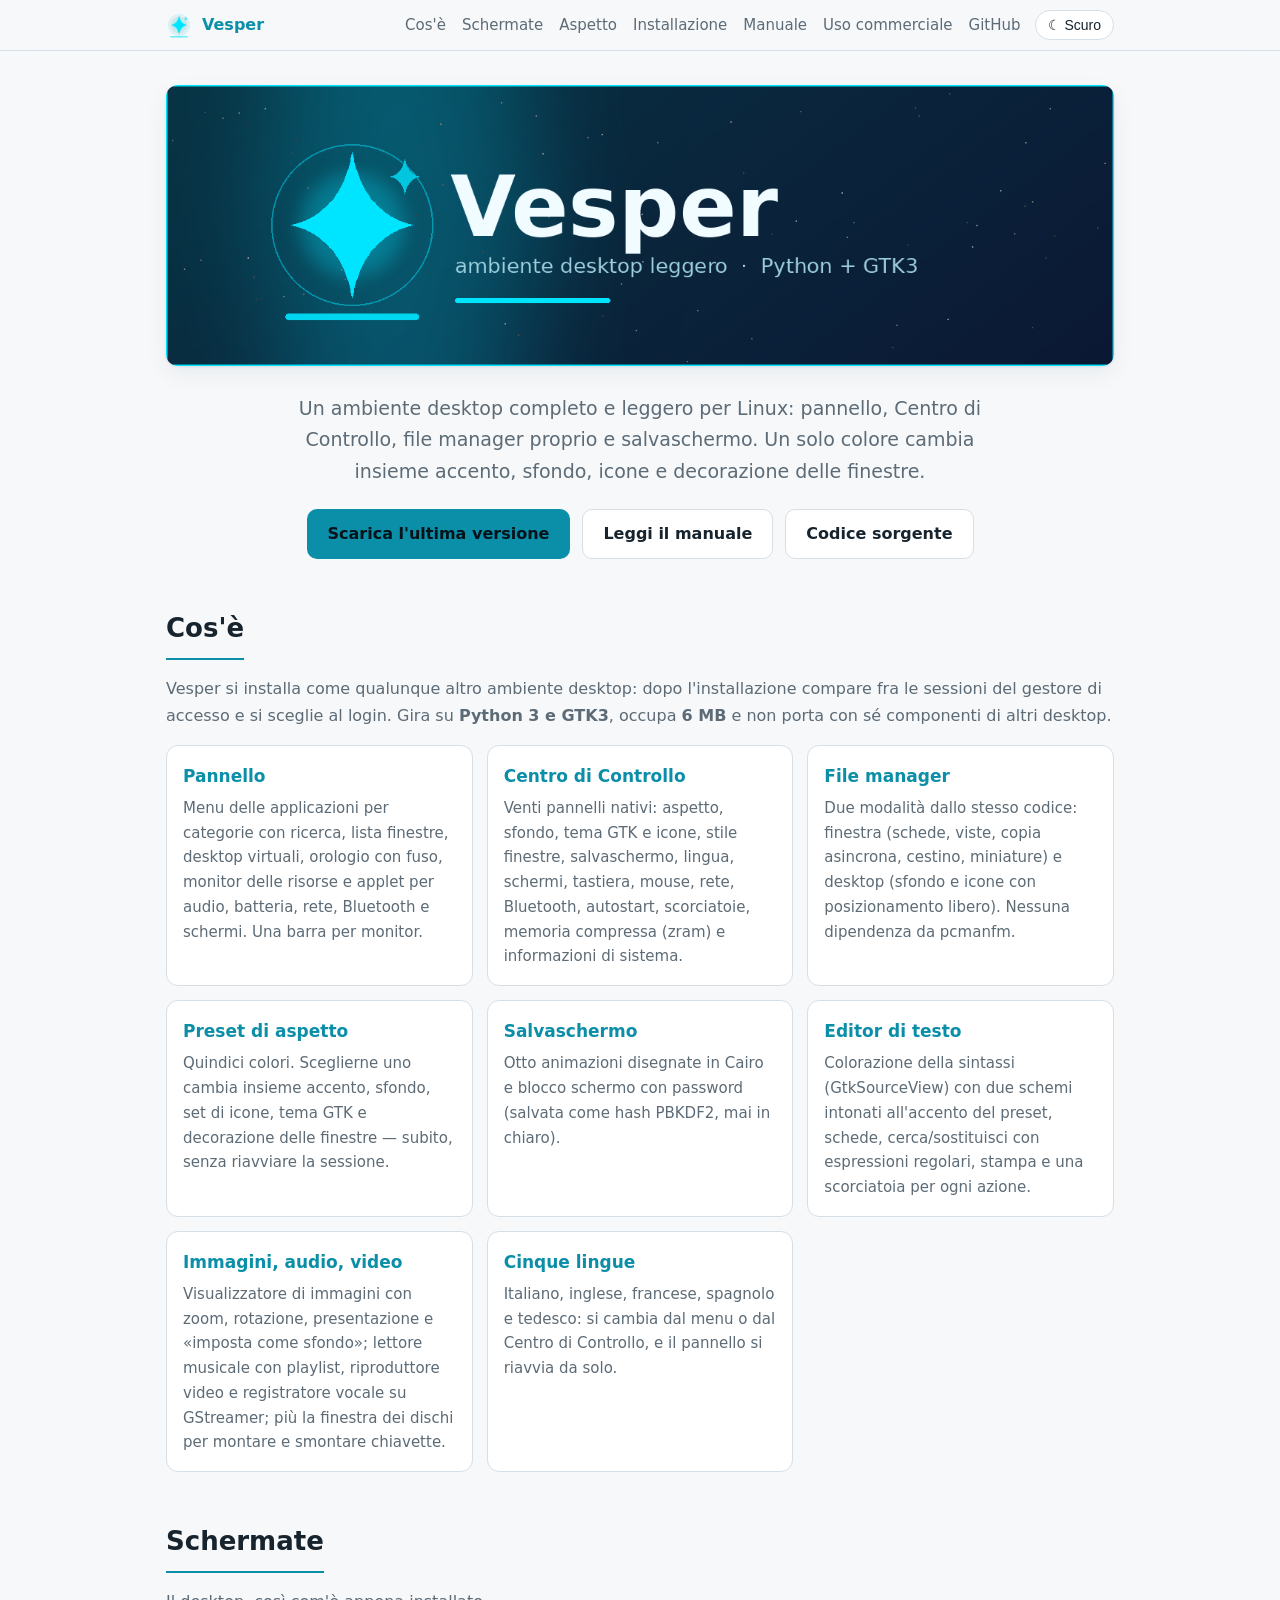
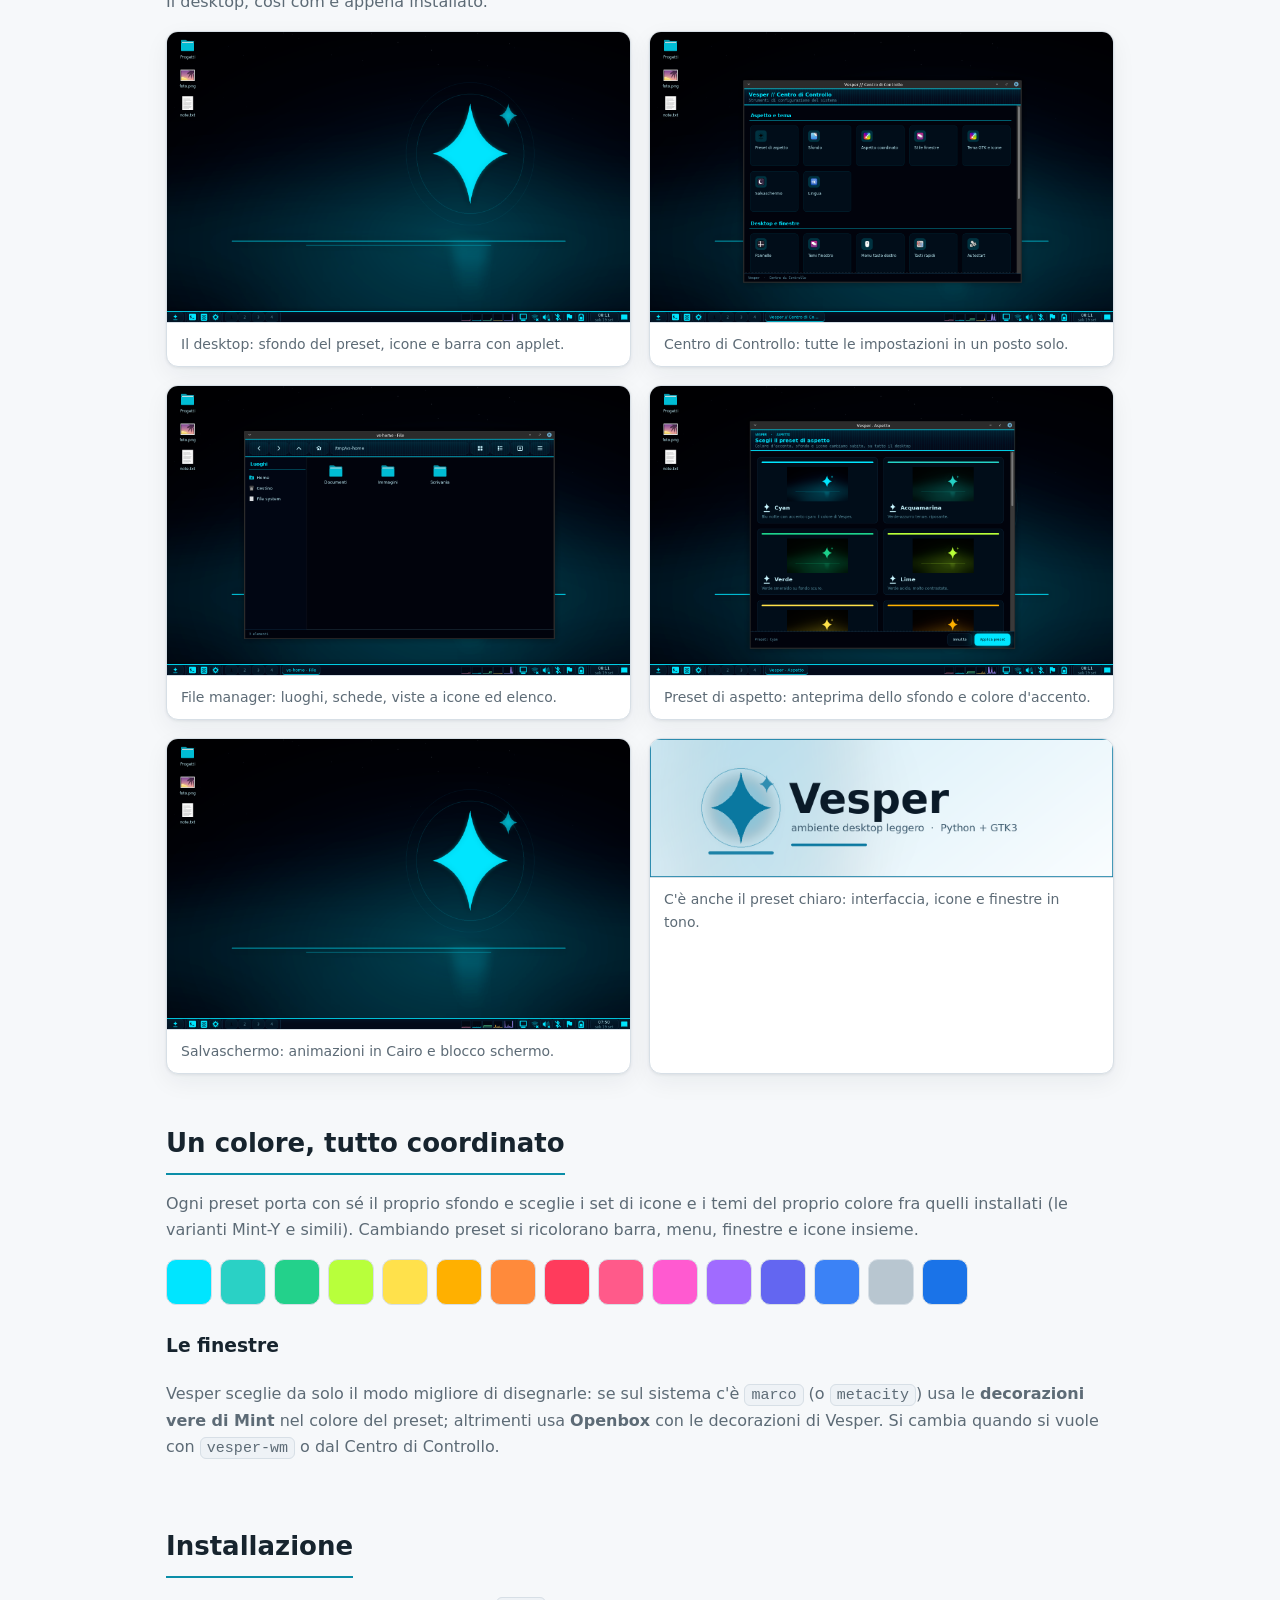
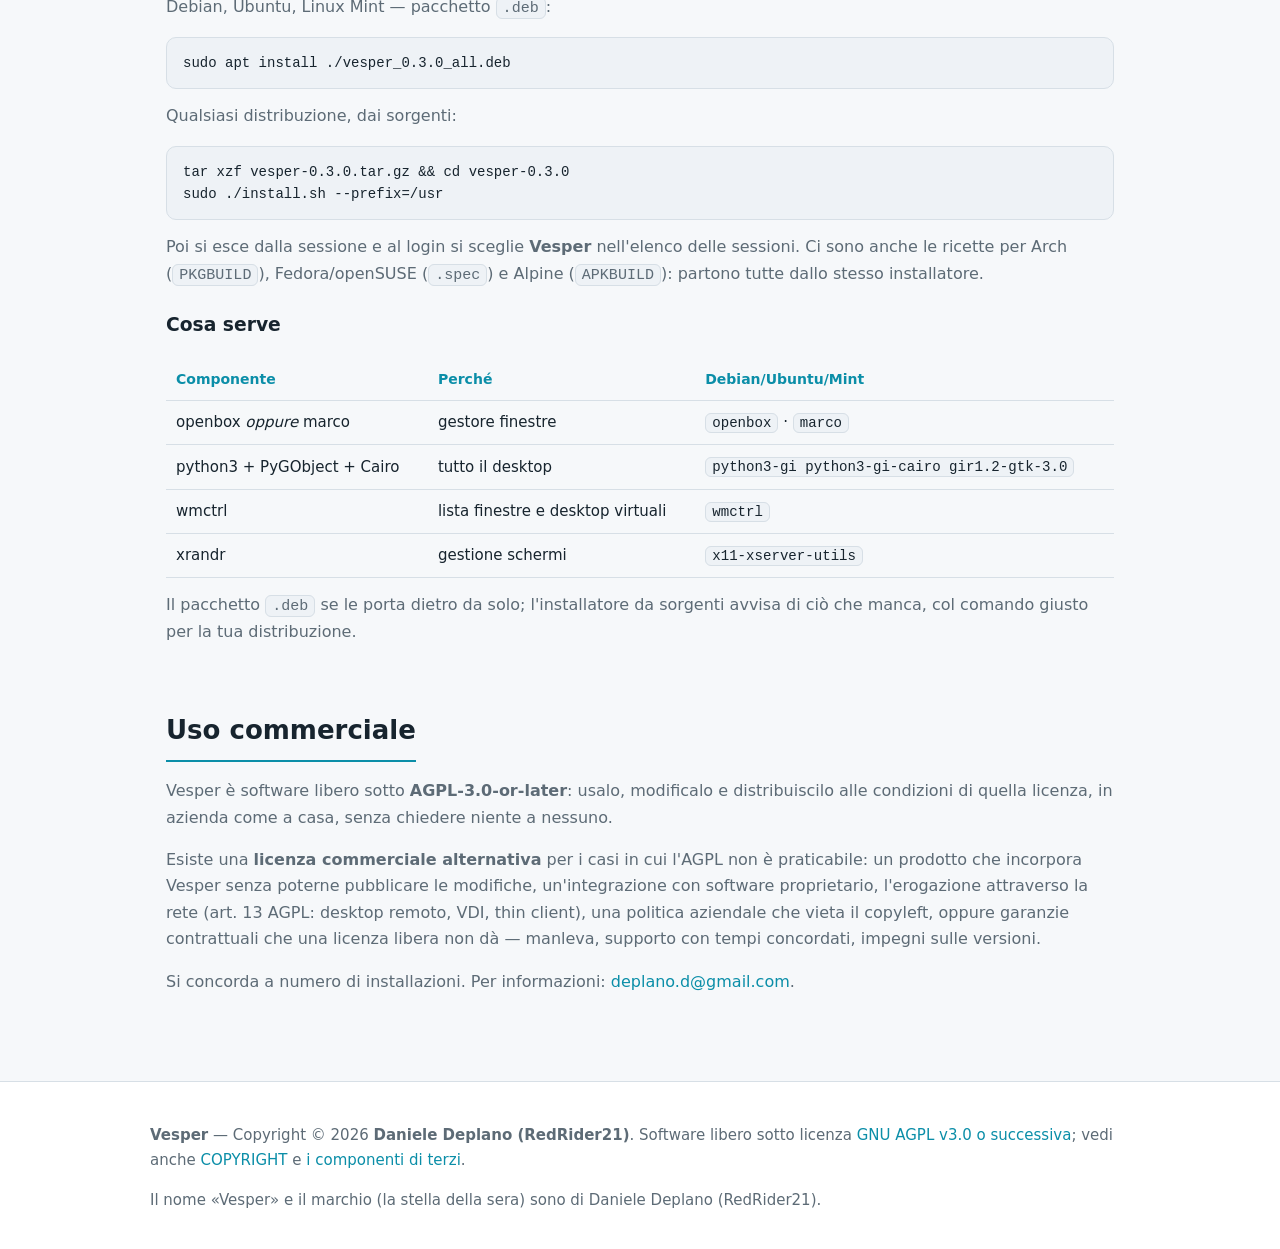
==== commit a90c4f39: "Niente rete nel sistema di licenze, e spiegato quando serve la commerciale Rimosso il modulo di atti" ====
--- a/docs/index.html
+++ b/docs/index.html
@@ -23,6 +23,7 @@
       <a href="#aspetto">Aspetto</a>
       <a href="#installazione">Installazione</a>
       <a href="manuale.html">Manuale</a>
+      <a href="#uso-commerciale">Uso commerciale</a>
       <a href="https://github.com/RedRider21/vesper">GitHub</a>
     </nav>
     <button class="tema" id="cambia-tema" type="button">☾ Scuro</button>
@@ -203,6 +204,28 @@
   </p>
 </section>
 
+<section id="uso-commerciale">
+  <h2>Uso commerciale</h2>
+  <p class="intro">
+    Vesper è software libero sotto <strong>AGPL-3.0-or-later</strong>: usalo,
+    modificalo e distribuiscilo alle condizioni di quella licenza, in azienda
+    come a casa, senza chiedere niente a nessuno.
+  </p>
+  <p class="intro">
+    Esiste una <strong>licenza commerciale alternativa</strong> per i casi in
+    cui l'AGPL non è praticabile: un prodotto che incorpora Vesper senza poterne
+    pubblicare le modifiche, un'integrazione con software proprietario,
+    l'erogazione attraverso la rete (art. 13 AGPL: desktop remoto, VDI, thin
+    client), una politica aziendale che vieta il copyleft, oppure garanzie
+    contrattuali che una licenza libera non dà — manleva, supporto con tempi
+    concordati, impegni sulle versioni.
+  </p>
+  <p class="intro">
+    Si concorda a numero di installazioni.
+    Per informazioni: <a href="mailto:deplano.d@gmail.com">deplano.d@gmail.com</a>.
+  </p>
+</section>
+
 </main>
 
 <footer class="fondo">
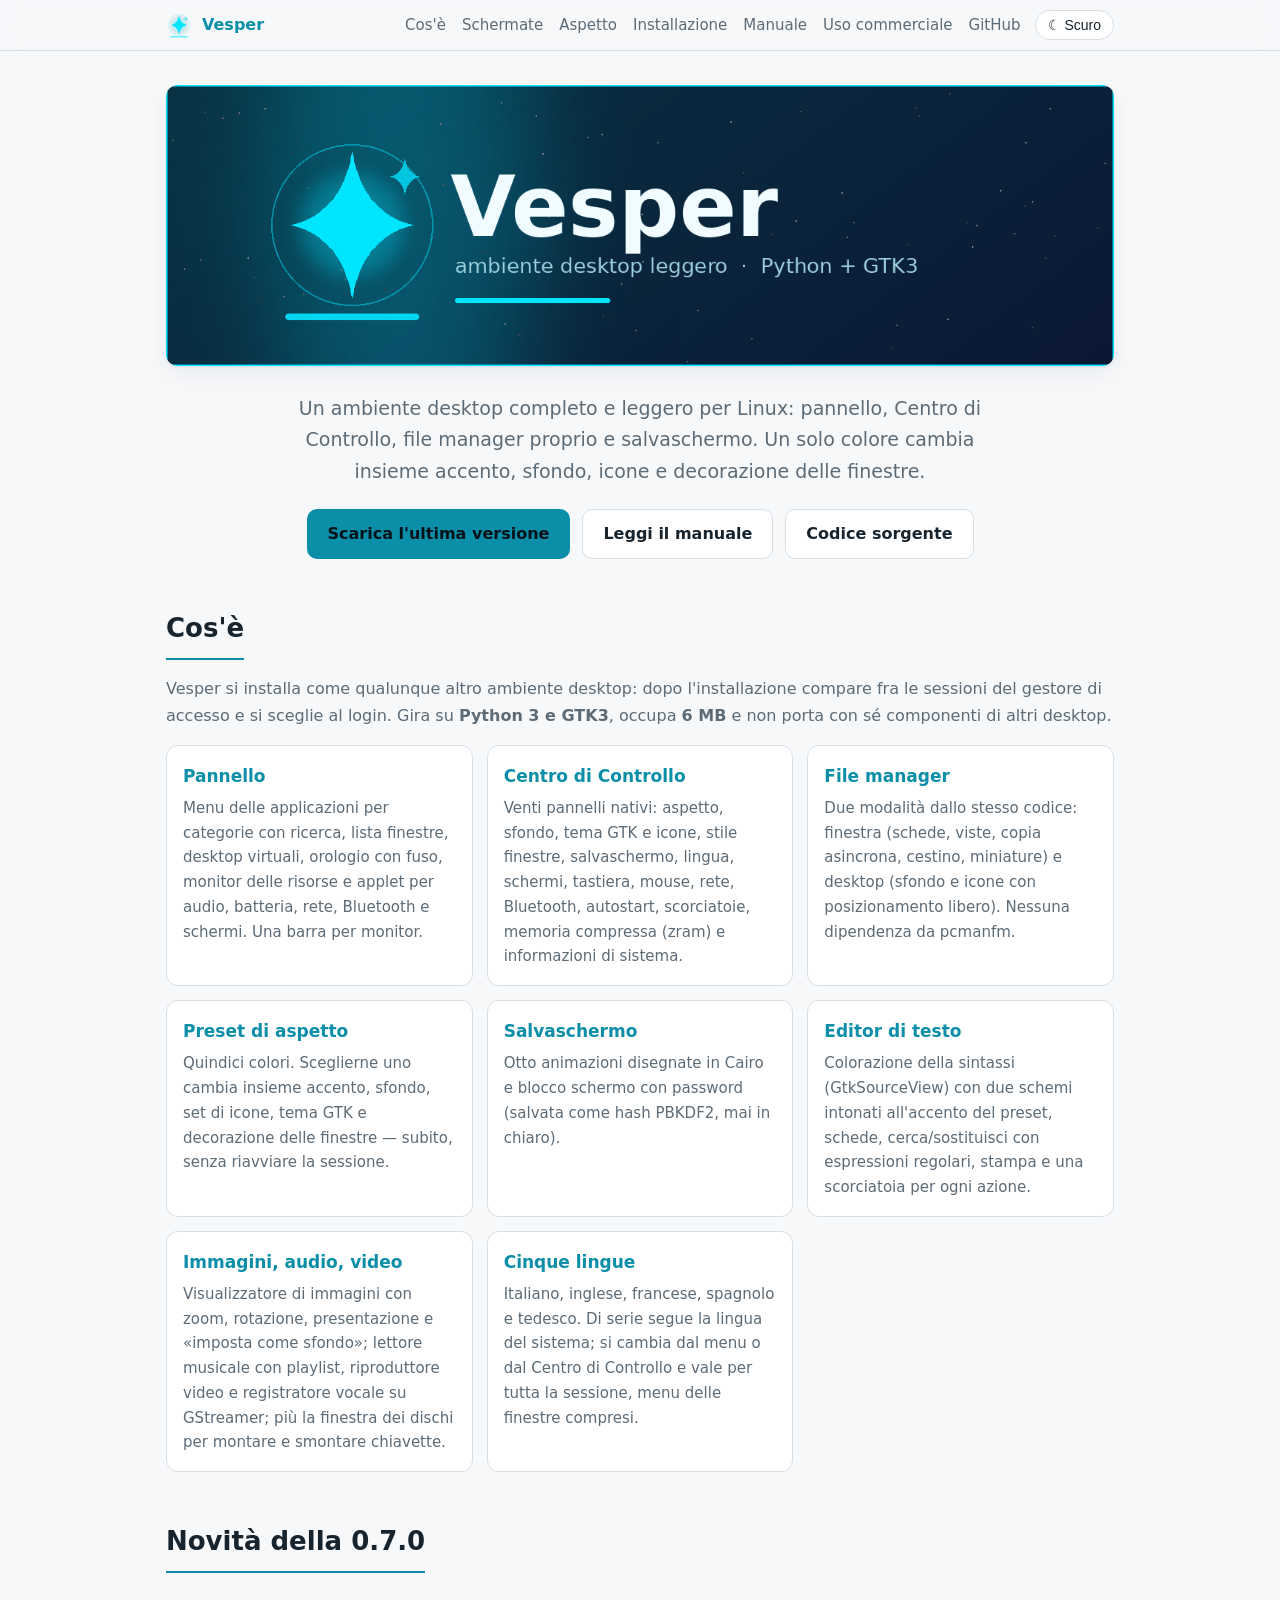
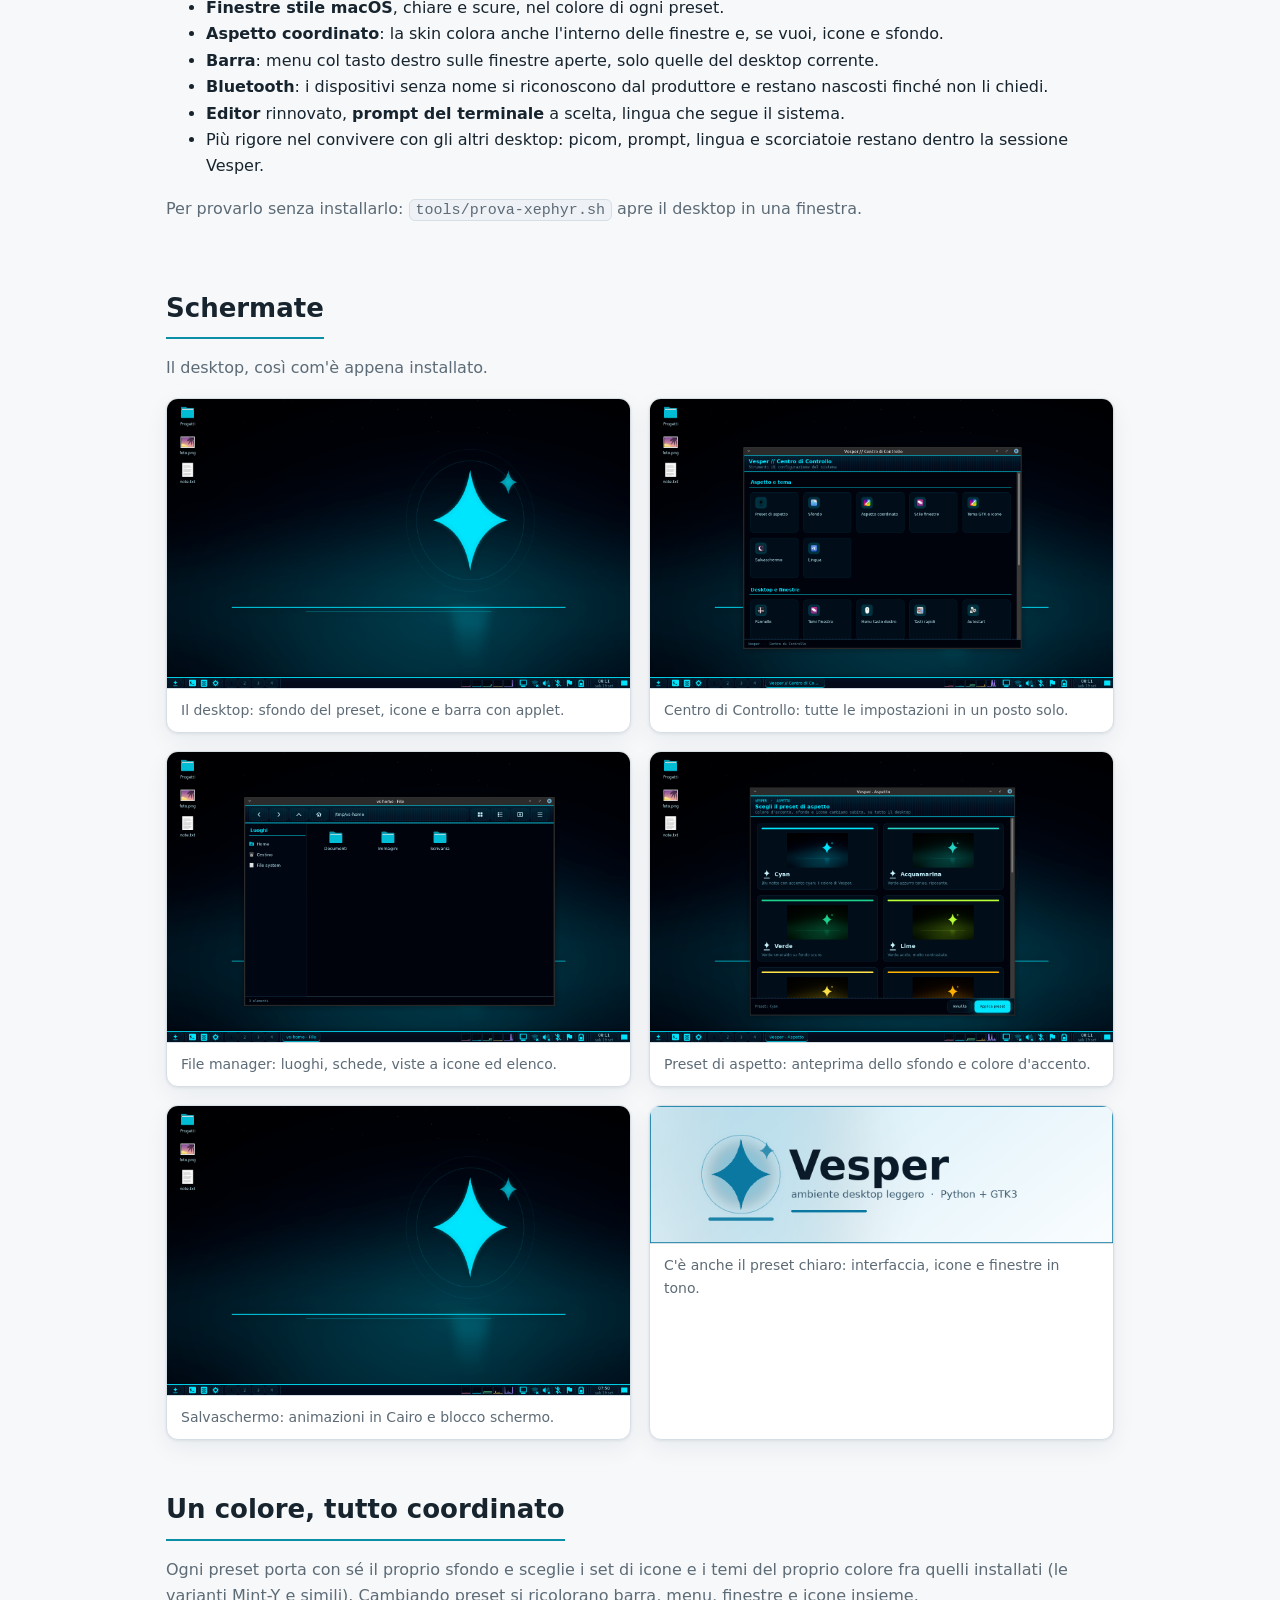
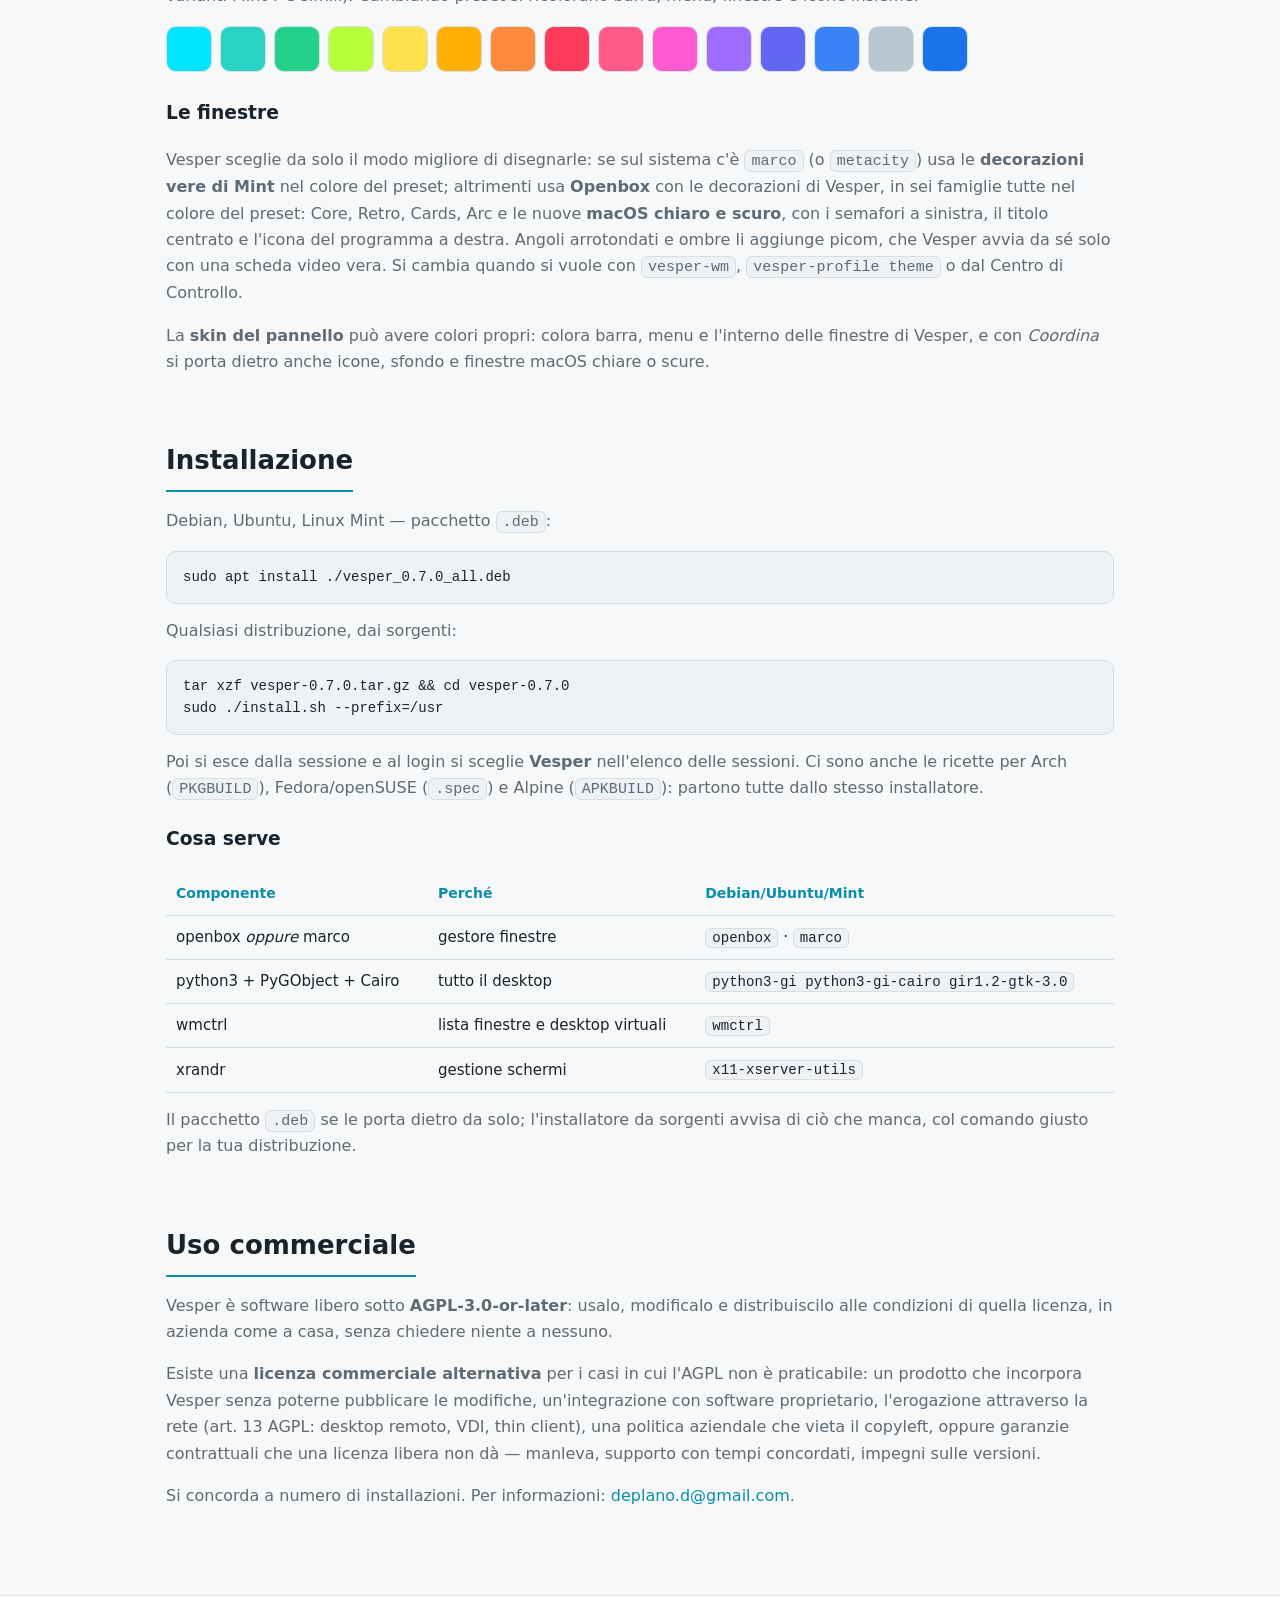
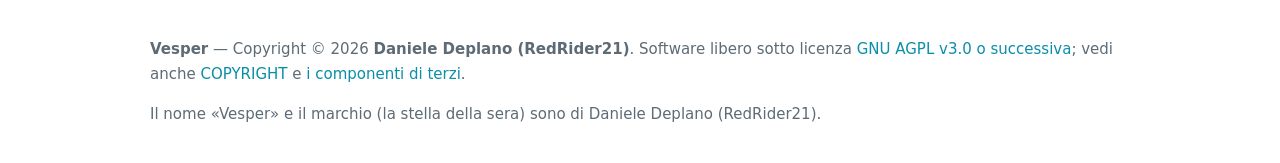
==== commit d7109253: "Versione 0.7.0: documentazione completa (README, sito, manuale, note di progetto, piano di porting)," ====
--- a/docs/index.html
+++ b/docs/index.html
@@ -103,10 +103,24 @@
     </div>
     <div class="scheda">
       <h3>Cinque lingue</h3>
-      <p>Italiano, inglese, francese, spagnolo e tedesco: si cambia dal menu o
-         dal Centro di Controllo, e il pannello si riavvia da solo.</p>
-    </div>
-  </div>
+      <p>Italiano, inglese, francese, spagnolo e tedesco. Di serie segue la
+         lingua del sistema; si cambia dal menu o dal Centro di Controllo e vale
+         per tutta la sessione, menu delle finestre compresi.</p>
+    </div>
+  </div>
+</section>
+
+<section id="novita">
+  <h2>Novità della 0.7.0</h2>
+  <ul class="intro">
+    <li><strong>Finestre stile macOS</strong>, chiare e scure, nel colore di ogni preset.</li>
+    <li><strong>Aspetto coordinato</strong>: la skin colora anche l'interno delle finestre e, se vuoi, icone e sfondo.</li>
+    <li><strong>Barra</strong>: menu col tasto destro sulle finestre aperte, solo quelle del desktop corrente.</li>
+    <li><strong>Bluetooth</strong>: i dispositivi senza nome si riconoscono dal produttore e restano nascosti finché non li chiedi.</li>
+    <li><strong>Editor</strong> rinnovato, <strong>prompt del terminale</strong> a scelta, lingua che segue il sistema.</li>
+    <li>Più rigore nel convivere con gli altri desktop: picom, prompt, lingua e scorciatoie restano dentro la sessione Vesper.</li>
+  </ul>
+  <p class="intro">Per provarlo senza installarlo: <code>tools/prova-xephyr.sh</code> apre il desktop in una finestra.</p>
 </section>
 
 <section id="schermate">
@@ -170,17 +184,27 @@
     Vesper sceglie da solo il modo migliore di disegnarle: se sul sistema c'è
     <code>marco</code> (o <code>metacity</code>) usa le <strong>decorazioni vere
     di Mint</strong> nel colore del preset; altrimenti usa <strong>Openbox</strong>
-    con le decorazioni di Vesper. Si cambia quando si vuole con
-    <code>vesper-wm</code> o dal Centro di Controllo.
+    con le decorazioni di Vesper, in sei famiglie tutte nel colore del preset:
+    Core, Retro, Cards, Arc e le nuove <strong>macOS chiaro e scuro</strong>,
+    con i semafori a sinistra, il titolo centrato e l'icona del programma a
+    destra. Angoli arrotondati e ombre li aggiunge picom, che Vesper avvia da
+    sé solo con una scheda video vera. Si cambia quando si vuole con
+    <code>vesper-wm</code>, <code>vesper-profile theme</code> o dal Centro di
+    Controllo.
+  </p>
+  <p class="intro">
+    La <strong>skin del pannello</strong> può avere colori propri: colora barra,
+    menu e l'interno delle finestre di Vesper, e con <em>Coordina</em> si porta
+    dietro anche icone, sfondo e finestre macOS chiare o scure.
   </p>
 </section>
 
 <section id="installazione">
   <h2>Installazione</h2>
   <p class="intro">Debian, Ubuntu, Linux Mint — pacchetto <code>.deb</code>:</p>
-<pre>sudo apt install ./vesper_0.3.0_all.deb</pre>
+<pre>sudo apt install ./vesper_0.7.0_all.deb</pre>
   <p class="intro">Qualsiasi distribuzione, dai sorgenti:</p>
-<pre>tar xzf vesper-0.3.0.tar.gz &amp;&amp; cd vesper-0.3.0
+<pre>tar xzf vesper-0.7.0.tar.gz &amp;&amp; cd vesper-0.7.0
 sudo ./install.sh --prefix=/usr</pre>
   <p class="intro">
     Poi si esce dalla sessione e al login si sceglie <strong>Vesper</strong>
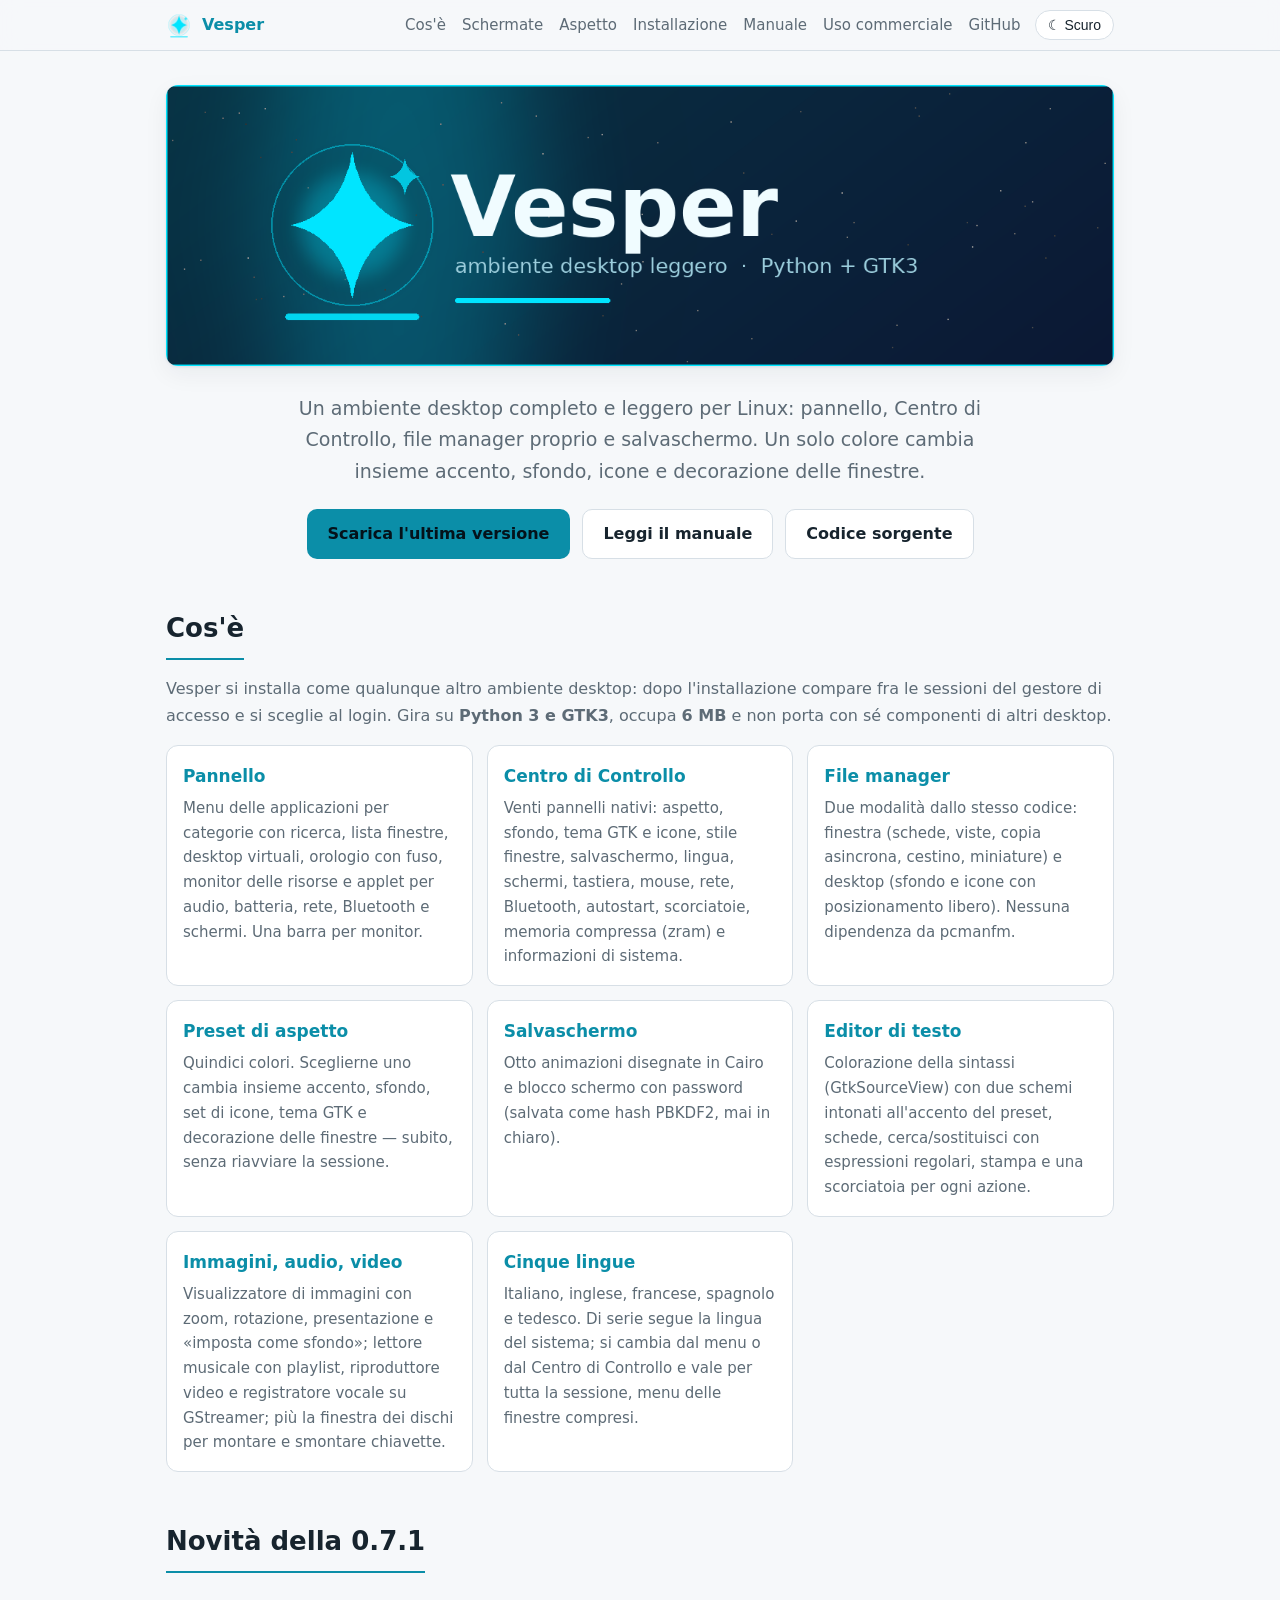
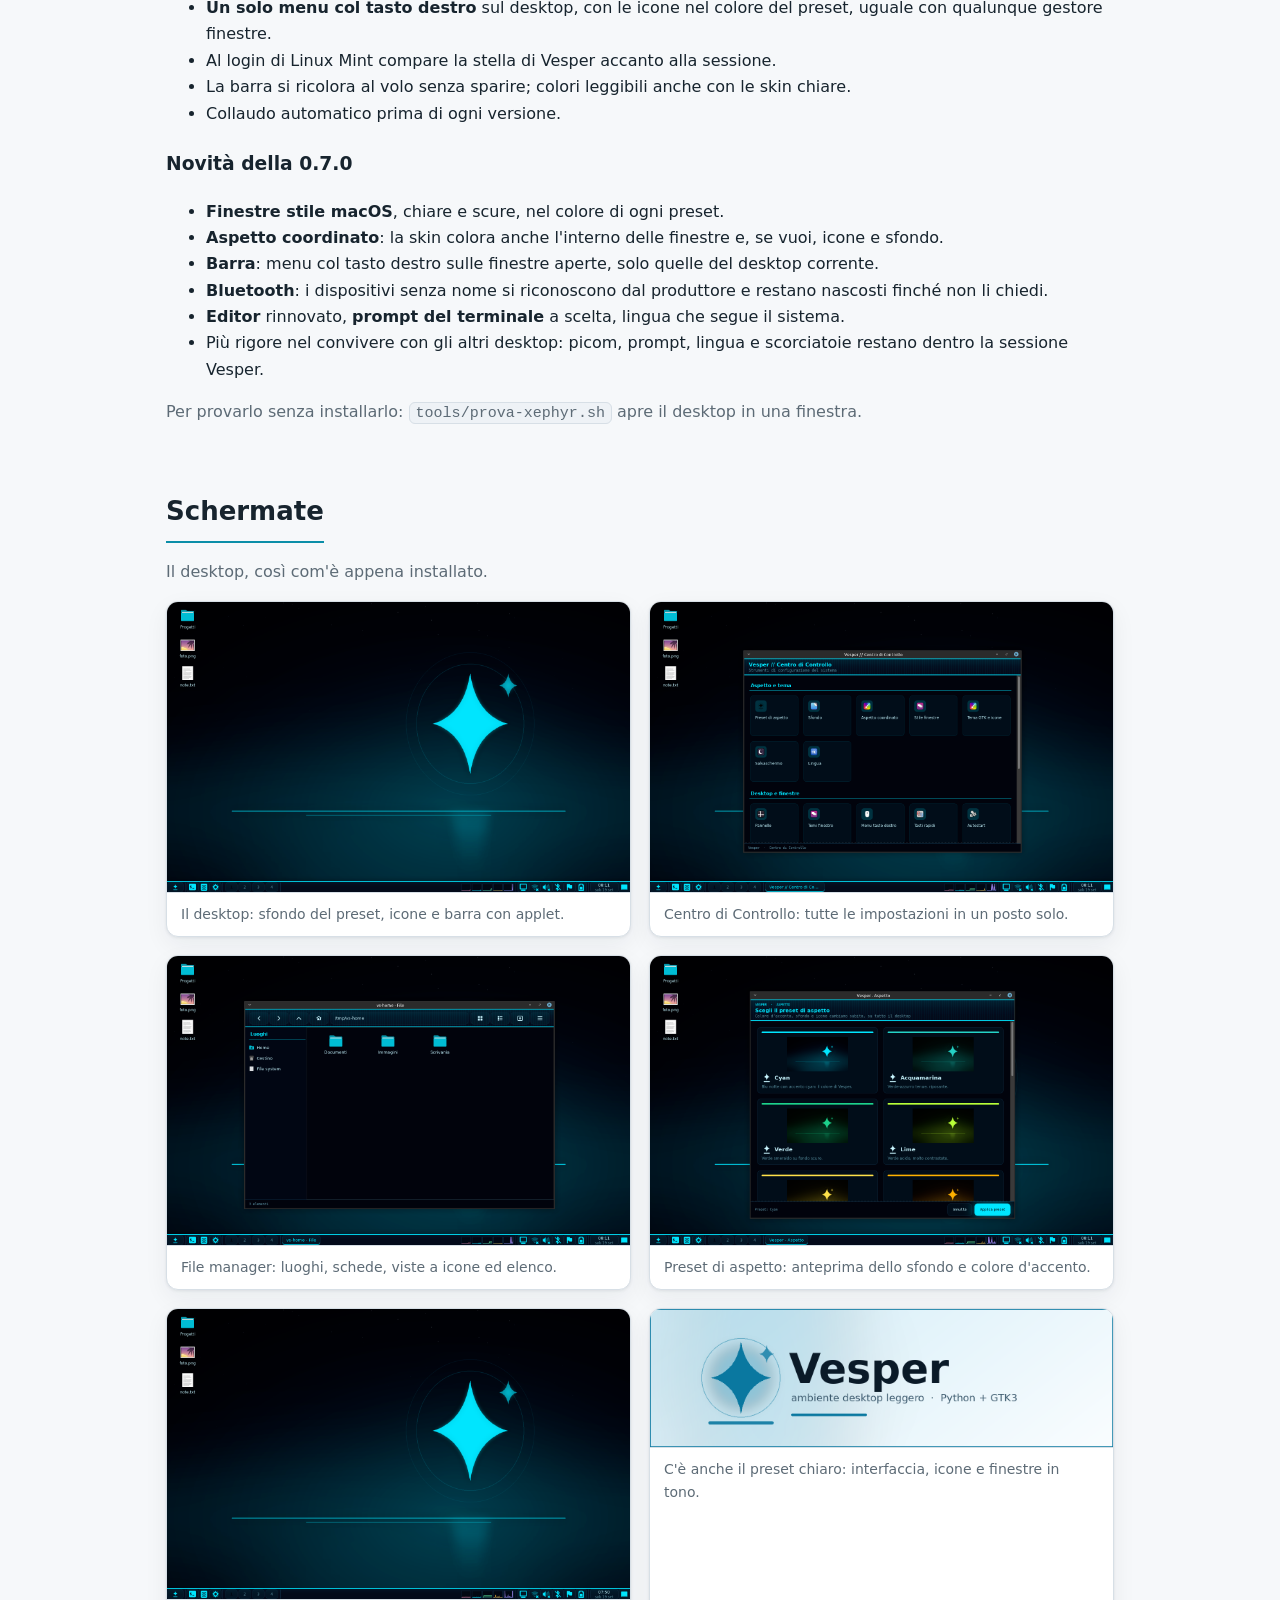
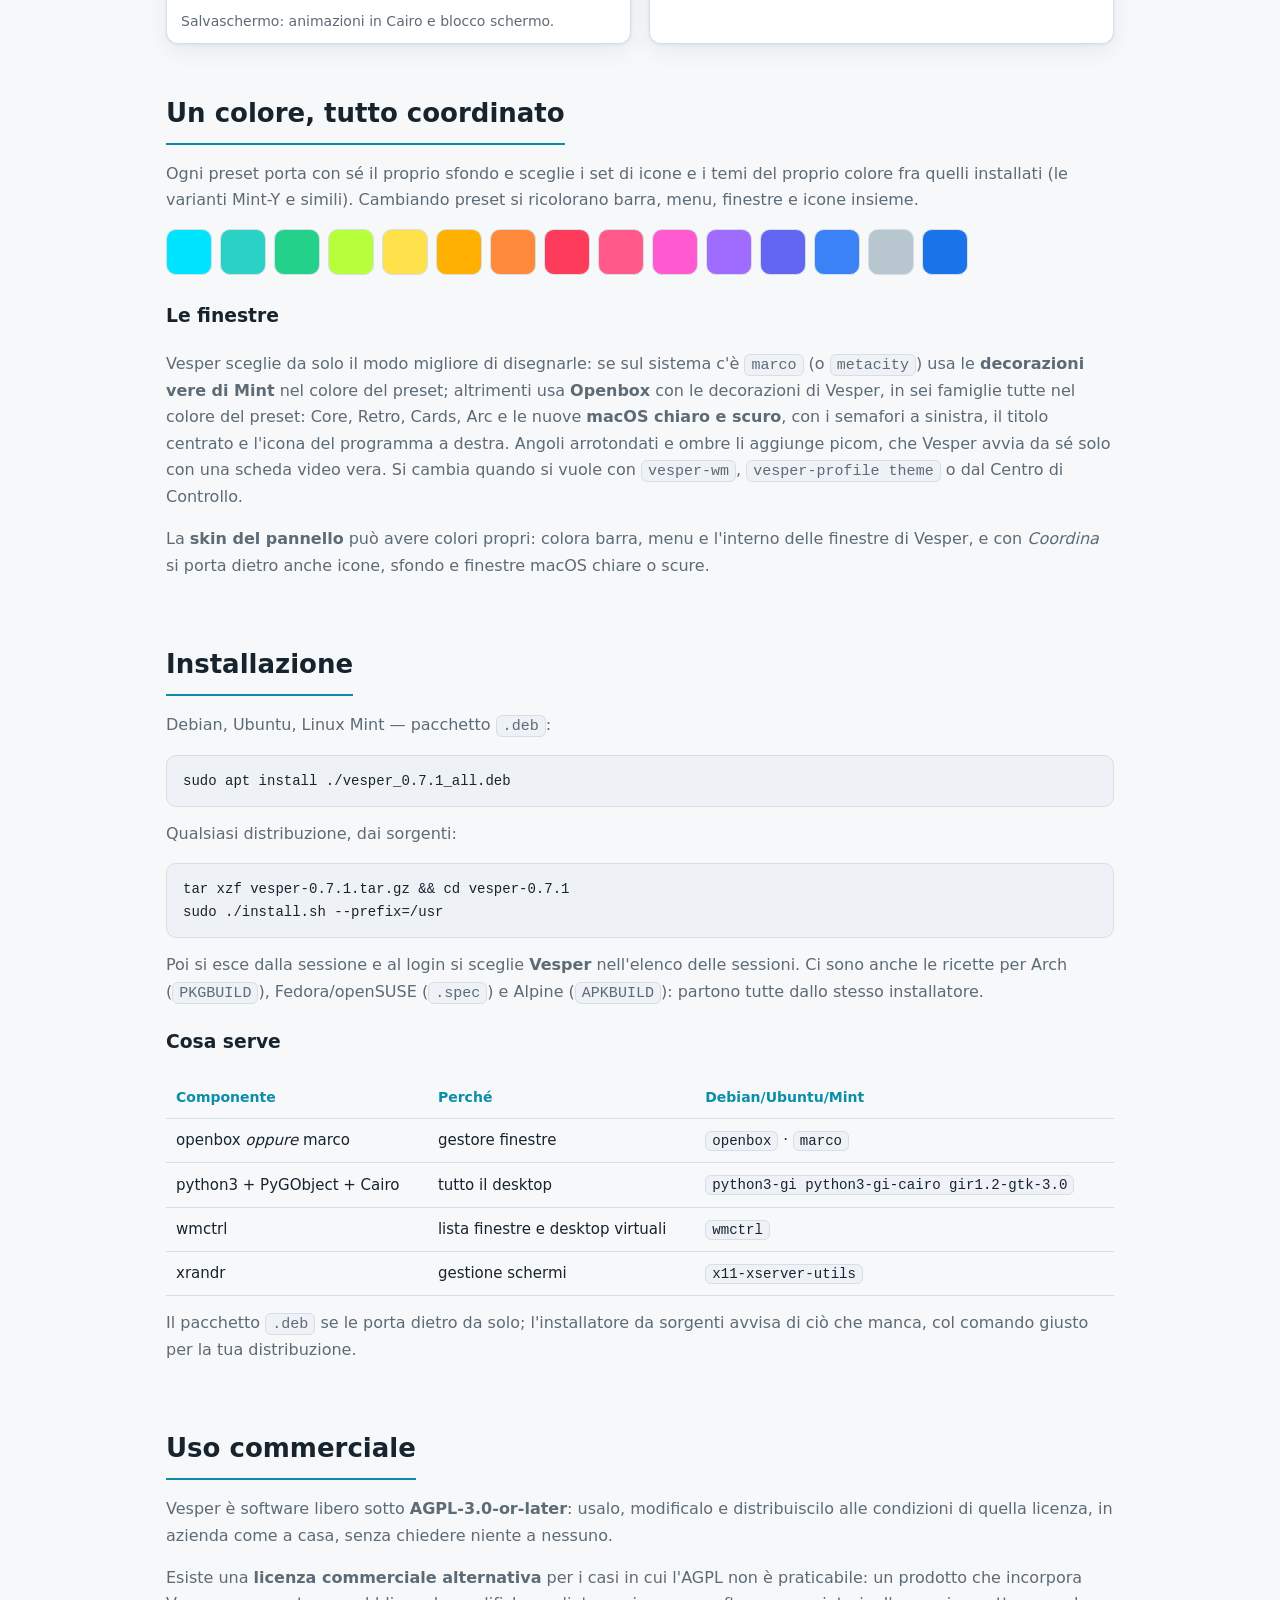
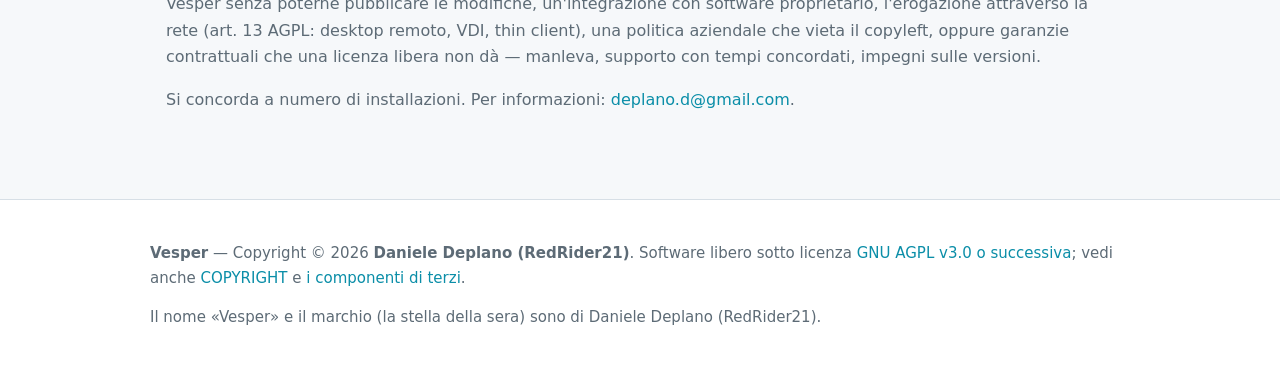
==== commit 4a211687: "Versione 0.7.1: menu unico del desktop con icone, badge di sessione al login, barra ricolorata a cal" ====
--- a/docs/index.html
+++ b/docs/index.html
@@ -111,7 +111,14 @@
 </section>
 
 <section id="novita">
-  <h2>Novità della 0.7.0</h2>
+  <h2>Novità della 0.7.1</h2>
+  <ul class="intro">
+    <li><strong>Un solo menu col tasto destro</strong> sul desktop, con le icone nel colore del preset, uguale con qualunque gestore finestre.</li>
+    <li>Al login di Linux Mint compare la stella di Vesper accanto alla sessione.</li>
+    <li>La barra si ricolora al volo senza sparire; colori leggibili anche con le skin chiare.</li>
+    <li>Collaudo automatico prima di ogni versione.</li>
+  </ul>
+  <h3 style="margin-top:22px">Novità della 0.7.0</h3>
   <ul class="intro">
     <li><strong>Finestre stile macOS</strong>, chiare e scure, nel colore di ogni preset.</li>
     <li><strong>Aspetto coordinato</strong>: la skin colora anche l'interno delle finestre e, se vuoi, icone e sfondo.</li>
@@ -202,9 +209,9 @@
 <section id="installazione">
   <h2>Installazione</h2>
   <p class="intro">Debian, Ubuntu, Linux Mint — pacchetto <code>.deb</code>:</p>
-<pre>sudo apt install ./vesper_0.7.0_all.deb</pre>
+<pre>sudo apt install ./vesper_0.7.1_all.deb</pre>
   <p class="intro">Qualsiasi distribuzione, dai sorgenti:</p>
-<pre>tar xzf vesper-0.7.0.tar.gz &amp;&amp; cd vesper-0.7.0
+<pre>tar xzf vesper-0.7.1.tar.gz &amp;&amp; cd vesper-0.7.1
 sudo ./install.sh --prefix=/usr</pre>
   <p class="intro">
     Poi si esce dalla sessione e al login si sceglie <strong>Vesper</strong>
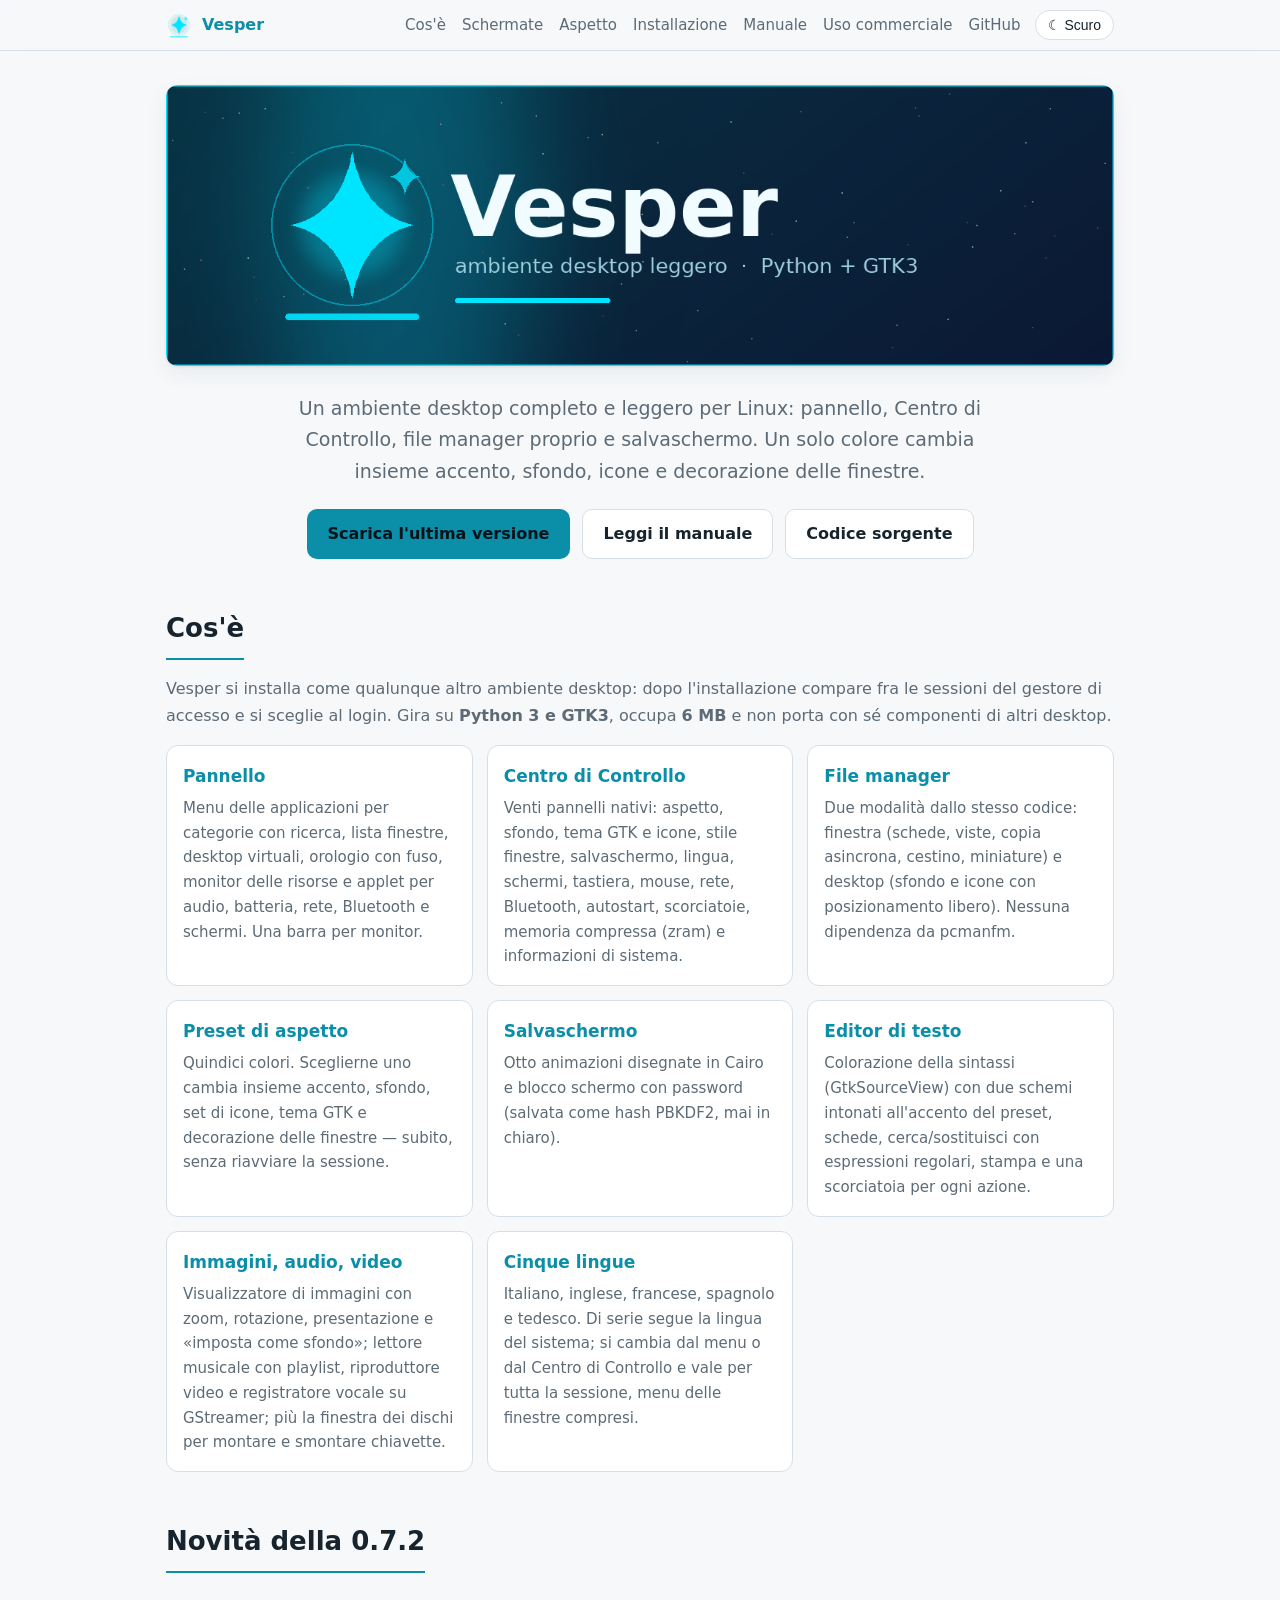
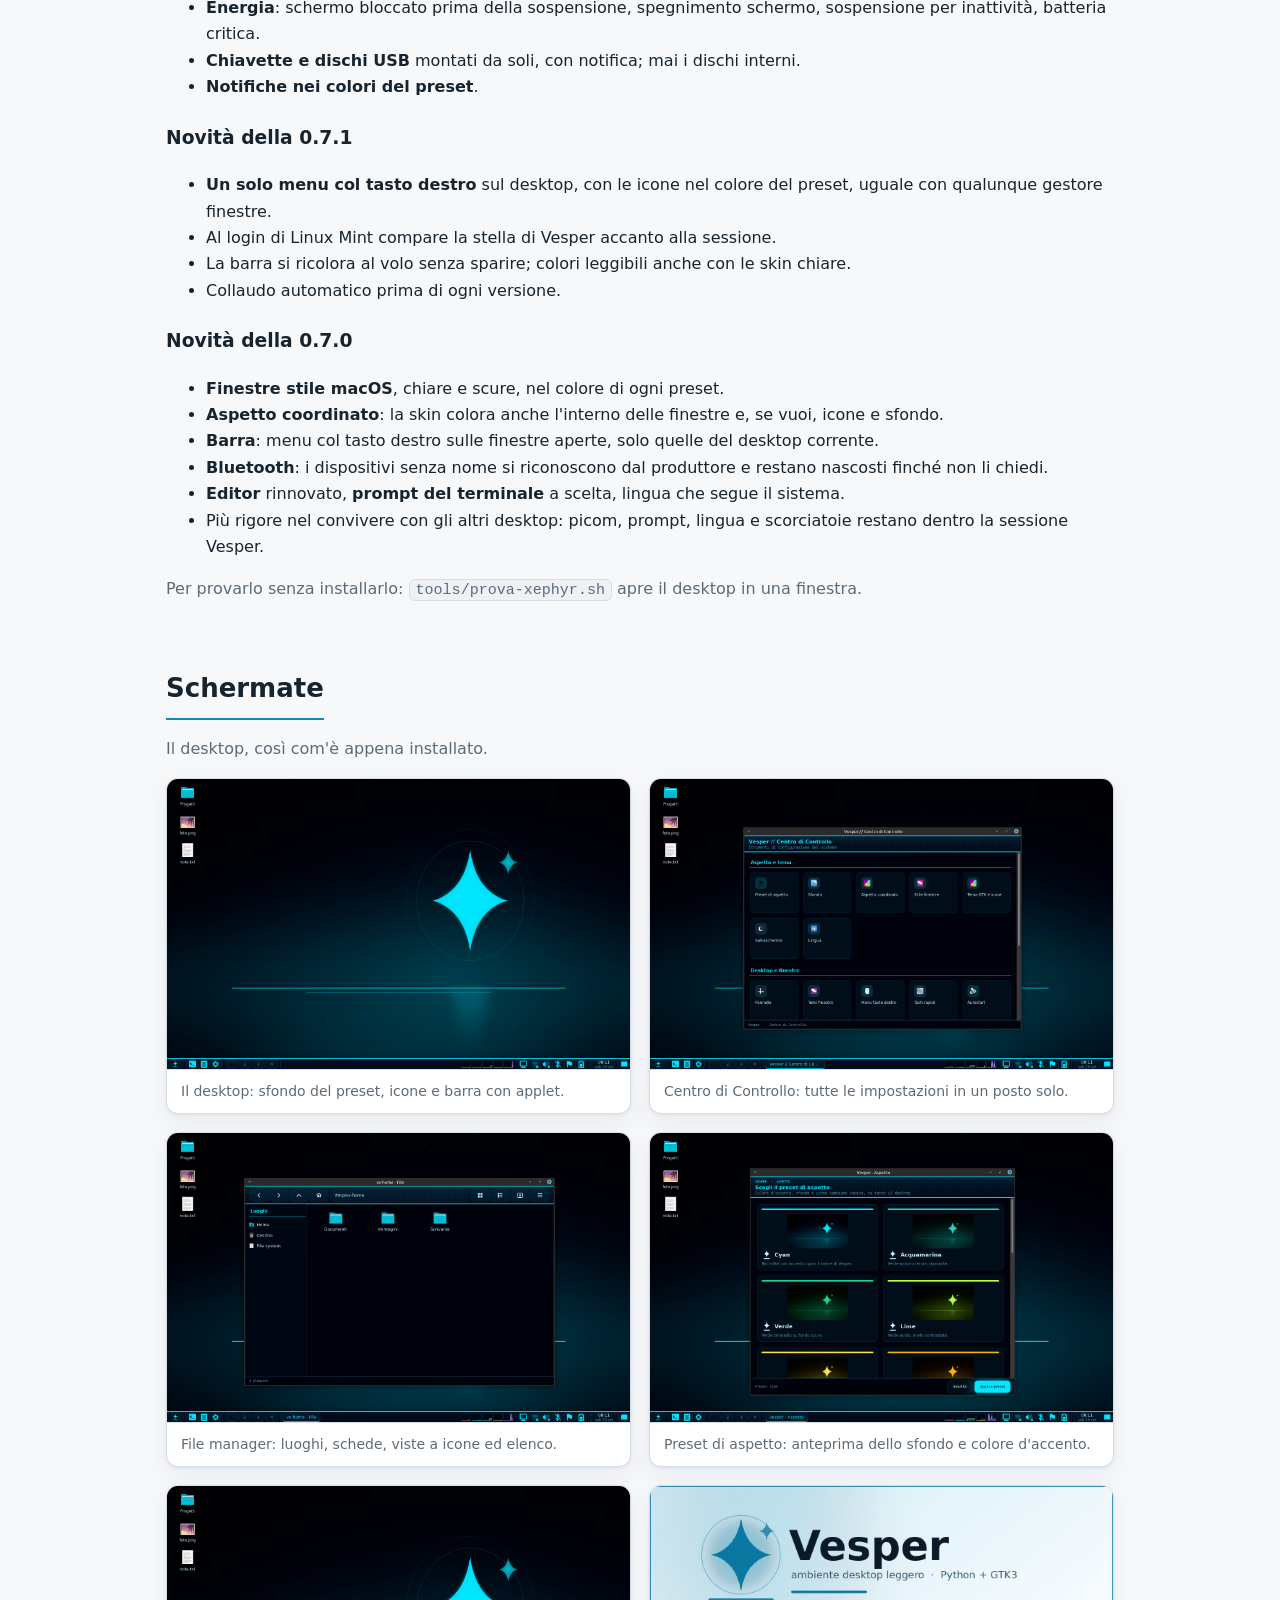
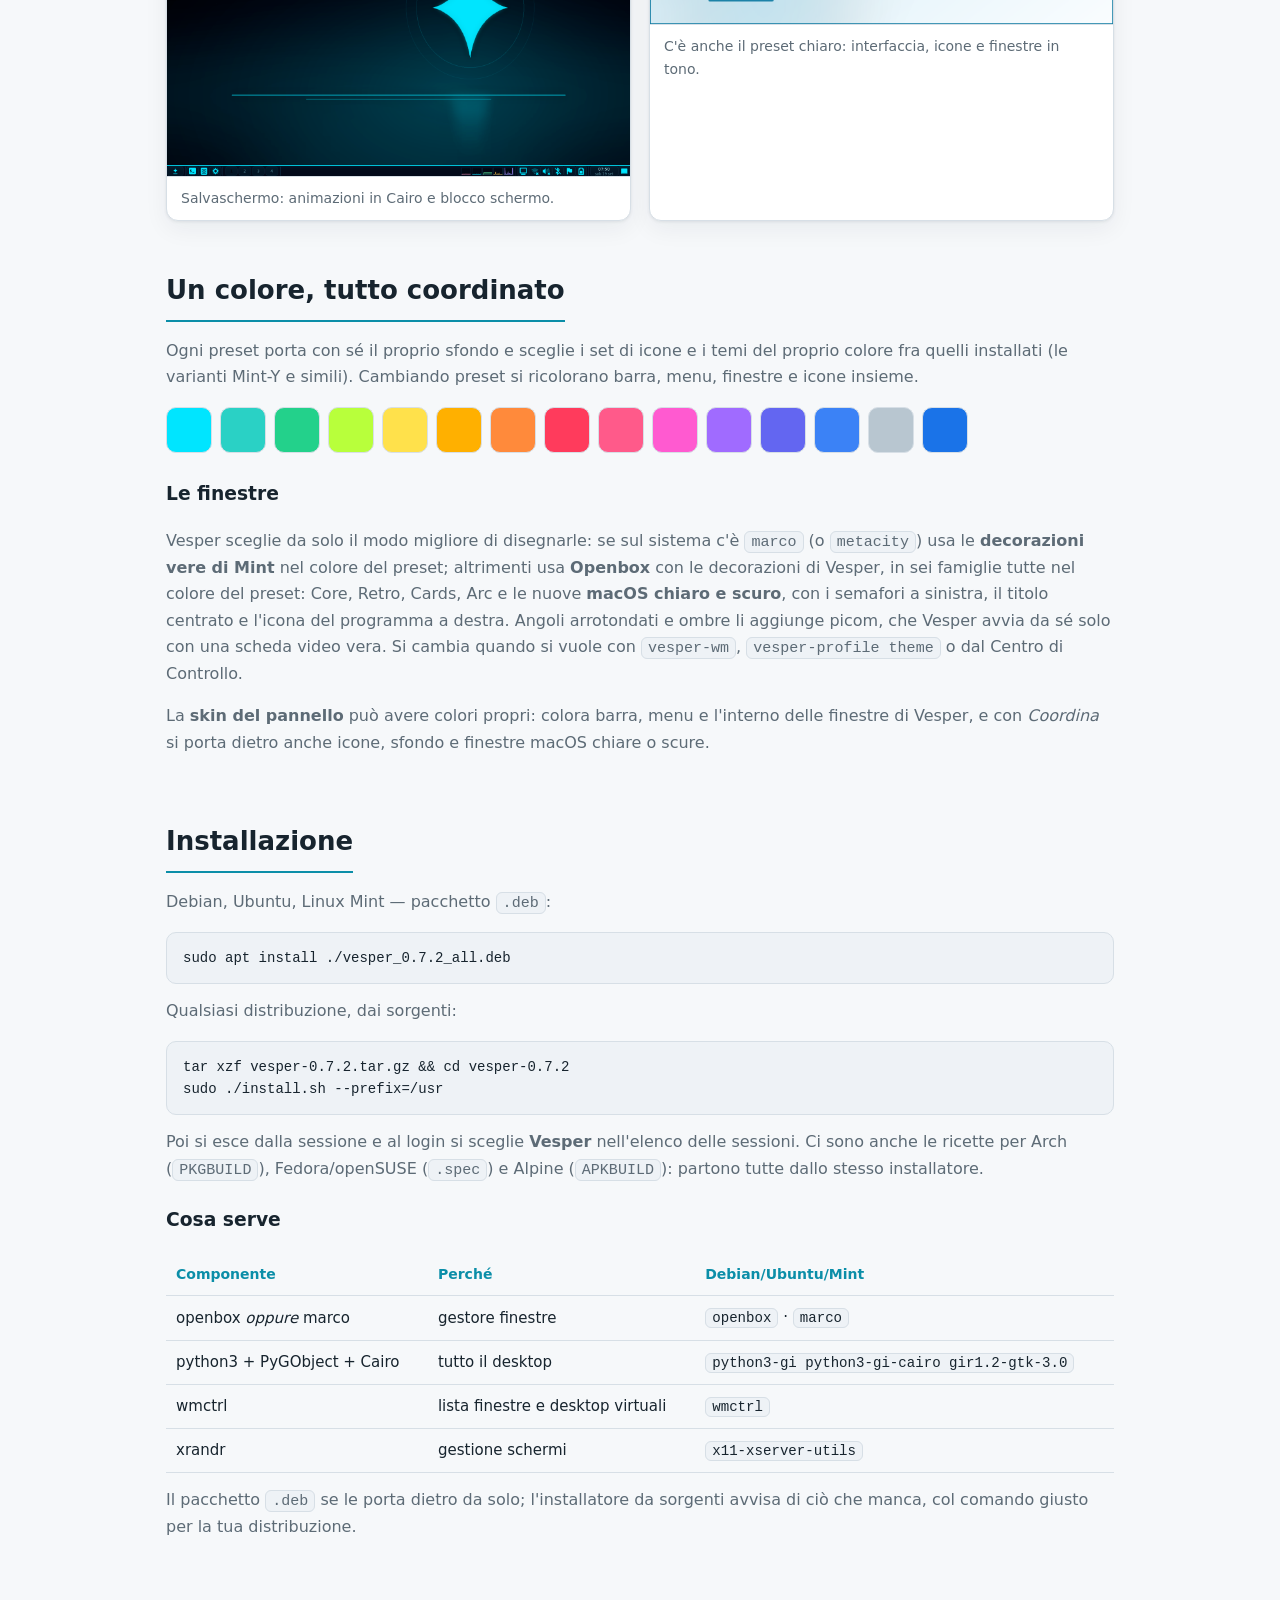
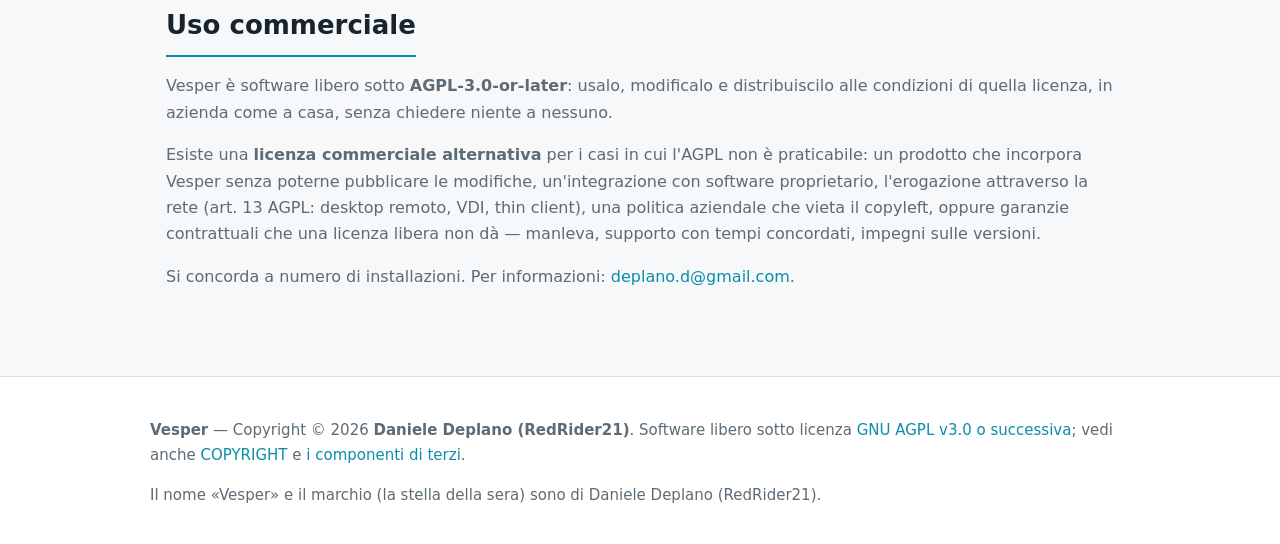
==== commit bf32bc41: "Versione 0.7.2: notifiche nei colori del preset (dunst con configurazione di Vesper), energia, monta" ====
--- a/docs/index.html
+++ b/docs/index.html
@@ -111,7 +111,13 @@
 </section>
 
 <section id="novita">
-  <h2>Novità della 0.7.1</h2>
+  <h2>Novità della 0.7.2</h2>
+  <ul class="intro">
+    <li><strong>Energia</strong>: schermo bloccato prima della sospensione, spegnimento schermo, sospensione per inattività, batteria critica.</li>
+    <li><strong>Chiavette e dischi USB</strong> montati da soli, con notifica; mai i dischi interni.</li>
+    <li><strong>Notifiche nei colori del preset</strong>.</li>
+  </ul>
+  <h3 style="margin-top:22px">Novità della 0.7.1</h3>
   <ul class="intro">
     <li><strong>Un solo menu col tasto destro</strong> sul desktop, con le icone nel colore del preset, uguale con qualunque gestore finestre.</li>
     <li>Al login di Linux Mint compare la stella di Vesper accanto alla sessione.</li>
@@ -209,9 +215,9 @@
 <section id="installazione">
   <h2>Installazione</h2>
   <p class="intro">Debian, Ubuntu, Linux Mint — pacchetto <code>.deb</code>:</p>
-<pre>sudo apt install ./vesper_0.7.1_all.deb</pre>
+<pre>sudo apt install ./vesper_0.7.2_all.deb</pre>
   <p class="intro">Qualsiasi distribuzione, dai sorgenti:</p>
-<pre>tar xzf vesper-0.7.1.tar.gz &amp;&amp; cd vesper-0.7.1
+<pre>tar xzf vesper-0.7.2.tar.gz &amp;&amp; cd vesper-0.7.2
 sudo ./install.sh --prefix=/usr</pre>
   <p class="intro">
     Poi si esce dalla sessione e al login si sceglie <strong>Vesper</strong>
